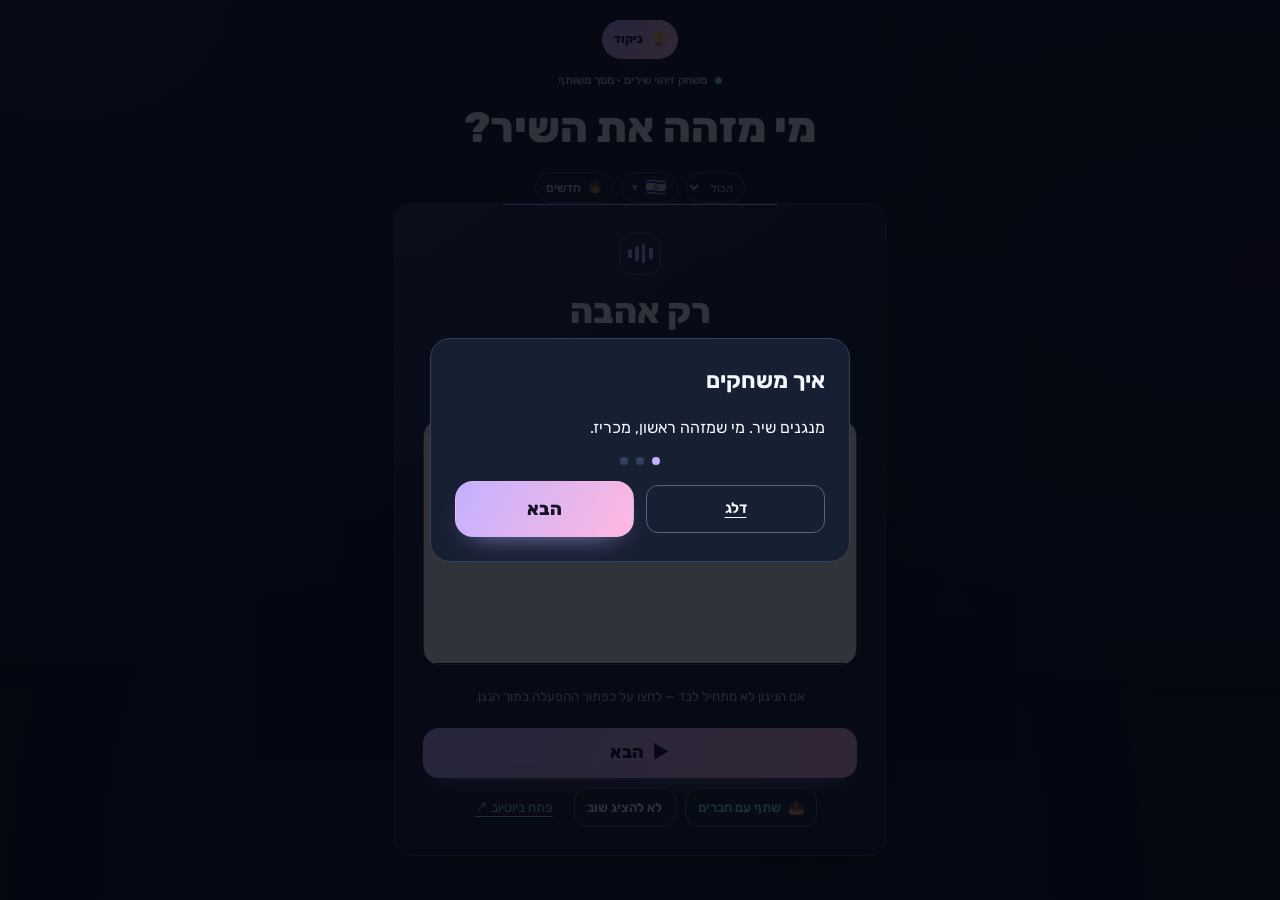
==== index.html @ 086a1905 "Auto-fit the game to the screen height on any phone Co-Authored-By: Claude Haiku 5.5 <noreply@anthro" ====
<!doctype html>
<html lang="he" dir="rtl">
<head>
  <meta charset="utf-8" />
  <meta name="viewport" content="width=device-width, initial-scale=1" />
  <title>זיהוי שירים אקראי</title>
  <meta name="description" content="כלי משחק קבוצתי: שיר רנדומלי, אומן ושנה, מנוגן ישירות מהעמוד." />
  <meta property="og:type" content="website" />
  <meta property="og:site_name" content="Muzika Party" />
  <meta property="og:title" content="מי מזהה את השיר? משחק מסיבה" />
  <meta property="og:description" content="נחשו את השיר לפני כולם. אתגרו אותי!" />
  <meta property="og:image" content="https://muzika.sofrimyamim.com/icons/icon-512.png" />
  <meta property="og:url" content="https://muzika.sofrimyamim.com/" />
  <meta name="twitter:card" content="summary" />
  <link rel="icon" href="favicon.png" type="image/png" />
  <link rel="apple-touch-icon" href="icons/icon-192.png" />
  <link rel="manifest" href="manifest.json" />
  <meta name="theme-color" content="#7c3aed" media="(prefers-color-scheme: light)" />
  <meta name="theme-color" content="#0a0a12" media="(prefers-color-scheme: dark)" />
  <meta name="apple-mobile-web-app-capable" content="yes" />
  <meta name="apple-mobile-web-app-title" content="מי מזהה את השיר?" />
  <link rel="preconnect" href="https://fonts.googleapis.com" />
  <link rel="preconnect" href="https://fonts.gstatic.com" crossorigin />
  <link href="https://fonts.googleapis.com/css2?family=Rubik:wght@400;500;600;700;800;900&family=Noto+Sans:wght@400;600;700&family=Noto+Sans+Arabic:wght@400;600;700&family=Noto+Sans+SC:wght@400;600;700&family=Noto+Sans+Devanagari:wght@400;600;700&family=Noto+Sans+JP:wght@400;600;700&family=Noto+Sans+KR:wght@400;600;700&display=swap" rel="stylesheet" />
  <link rel="stylesheet" href="style.css" />
</head>
<body>
  <noscript data-i18n="noscript">הדף הזה זקוק ל-JavaScript כדי לבחור ולנגן שירים. אנא הפעילו JavaScript בדפדפן.</noscript>

  <div class="bg-glow" aria-hidden="true"></div>

  <div class="challenge-banner" id="challengeBanner" role="status" hidden></div>


  <div class="modal-overlay" id="langOverlay" hidden>
    <div class="modal" role="dialog" aria-modal="true" aria-labelledby="langModalTitle" id="langModal">
      <div class="modal-header">
        <h2 id="langModalTitle" data-i18n="langModalTitle">בחירת שפה</h2>
        <button class="modal-close" id="langCloseBtn" type="button" data-i18n-aria="scoreModalClose" aria-label="סגירת פופאפ">×</button>
      </div>
      <div class="modal-body">
        <div class="lang-grid" id="langGrid"></div>
      </div>
    </div>
  </div>

  <div class="modal-overlay" id="scoreOverlay" hidden>
    <div class="modal" role="dialog" aria-modal="true" aria-labelledby="scoreModalTitle" id="scoreModal">
      <div class="modal-header">
        <h2 id="scoreModalTitle" data-i18n="scoreModalTitle">ניקוד קבוצות</h2>
        <button class="modal-close" id="scoreCloseBtn" type="button" data-i18n-aria="scoreModalClose" aria-label="סגירת פופאפ">×</button>
      </div>

      <div class="modal-body">
        <div class="score-setup" id="scoreSetup">
          <p class="modal-label" data-i18n="teamsQuestion">כמה קבוצות משחקות?</p>
          <div class="stepper">
            <button type="button" class="stepper-btn" id="teamCountMinus" data-i18n-aria="teamsMinusAria" aria-label="פחות קבוצות">−</button>
            <span class="stepper-value" id="teamCountValue">2</span>
            <button type="button" class="stepper-btn" id="teamCountPlus" data-i18n-aria="teamsPlusAria" aria-label="עוד קבוצות">+</button>
          </div>
          <button type="button" class="primary-btn" id="startScoringBtn" data-i18n="startScoring">התחלת ניקוד</button>
        </div>

        <div class="scoreboard" id="scoreboard" hidden>
          <div class="score-rows" id="scoreRows"></div>
          <div class="scoreboard-actions">
            <button type="button" class="link-btn" id="reconfigureBtn" data-i18n="reconfigure">שינוי מספר קבוצות</button>
            <button type="button" class="link-btn" id="shareScoreBtn" data-i18n="shareResult">שתף תוצאה</button>
            <button type="button" class="danger-btn" id="resetScoresBtn" data-i18n="resetScores">איפוס ניקוד</button>
          </div>
        </div>
      </div>
    </div>
  </div>

  <div class="howto" id="howto" hidden>
    <div class="howto-card" role="dialog" aria-modal="true" aria-labelledby="howtoTitle">
      <h2 id="howtoTitle" data-i18n="howtoTitle">איך משחקים</h2>
      <div class="howto-slides">
        <section class="howto-slide" data-slide="0"><p data-i18n="howto1">מנגנים שיר. מי שמזהה ראשון, מכריז.</p></section>
        <section class="howto-slide" data-slide="1" hidden><p data-i18n="howto2">לוחצים על "חשיפה" כדי לראות את השיר, האמן והשנה.</p></section>
        <section class="howto-slide" data-slide="2" hidden><p data-i18n="howto3">מזינים ניקוד לקבוצות בכפתור "ניקוד", ולוחצים "הבא".</p></section>
      </div>
      <div class="howto-dots" aria-hidden="true"><span class="on"></span><span></span><span></span></div>
      <div class="howto-actions">
        <button type="button" class="link-btn" id="howtoSkip" data-i18n="howtoSkip">דלג</button>
        <button type="button" class="primary-btn" id="howtoNext" data-i18n="howtoNext">הבא</button>
      </div>
    </div>
  </div>
  <div class="app-shell" id="appShell">
  <header class="masthead">
    <div class="masthead-actions">
      <button class="score-fab" id="scoreOpenBtn" type="button" aria-haspopup="dialog" aria-controls="scoreModal">
        <span aria-hidden="true">🏆</span> <span data-i18n="scoreBtn">ניקוד</span>
      </button>
    </div>
    <span class="kicker"><span class="kicker-dot" aria-hidden="true"></span><span data-i18n="kicker">משחק זיהוי שירים · מסך משותף</span></span>
    <h1 data-i18n="title">מי מזהה את השיר?</h1>
    <div class="masthead-settings">
      <label class="decade-filter"><span class="sr-only" data-i18n="decadeLabel">עשור</span><select id="decadeSelect" aria-label="עשור"><option value="all" data-i18n="decadeAll">הכול</option><option value="1980">80s</option><option value="1990">90s</option><option value="2000">00s</option><option value="2010">10s</option><option value="2020">20s</option></select></label>
      <button class="lang-btn" id="langOpenBtn" type="button" aria-haspopup="dialog" aria-controls="langModal" aria-label="עברית">
        <span id="langFlag" class="lang-flag-main" aria-hidden="true">🇮🇱</span>
        <span id="langName" class="sr-only">עברית</span>
        <span class="lang-caret" aria-hidden="true">▾</span>
      </button>
      <button class="new-btn" id="newBtn" type="button" aria-pressed="false" data-i18n-aria="newBtnAria" aria-label="מצב ילדים">
        <span aria-hidden="true">👧</span><span class="new-btn-label" data-i18n="newBtnLabel">ילדים</span>
      </button>
    </div>
  </header>

  <main class="sleeve">
    <div class="now-row">
      <div class="visualizer" aria-hidden="true">
        <span class="bar"></span>
        <span class="bar"></span>
        <span class="bar"></span>
        <span class="bar"></span>
      </div>
      <div class="track-info" aria-live="polite">
        <div class="reveal-state" id="revealState">
          <div class="title" id="songTitle" dir="auto">—</div>
          <div class="artist" id="songArtist" dir="auto">—</div>
          <div class="year" id="songYear">—</div>
        </div>
      </div>
    </div>

    <div class="video-frame" id="videoFrame"></div>
    <p class="hint" data-i18n="hint">אם הניגון לא מתחיל לבד — לחצו על כפתור ההפעלה בתוך הנגן.</p>

    <div class="controls">
      <button class="shuffle-btn" id="primaryBtn" type="button">
        <span class="primary-icon" id="primaryIcon" aria-hidden="true">🎭</span> <span id="primaryLabel" data-i18n="nextBtn">הבא</span>
      </button>
      <div class="secondary-actions">
        <button class="share-btn" id="shareBtn" type="button">
          <span aria-hidden="true">📤</span> <span data-i18n="shareBtn">שתף עם חברים</span>
        </button>
        <button class="yt-link" id="hideSongBtn" type="button" hidden data-i18n="hideSong">לא להציג שוב</button>
        <a class="yt-link" id="ytLink" href="#" target="_blank" rel="noopener" hidden data-i18n="ytLink">פתח ביוטיוב ↗</a>
      </div>
    </div>
  </main>
  </div>

  <script src="i18n.js"></script>
  <script src="analytics.js"></script>
  <script src="challenge.js"></script>
  <script src="musicProvider.js"></script>
  <script src="shuffleEngine.js"></script>
  <script src="app.js"></script>
  <script src="score.js"></script>
  <script src="share.js"></script>
  <script src="lang.js"></script>
  <script>
    if ("serviceWorker" in navigator) {
      window.addEventListener("load", () => {
        navigator.serviceWorker.register("service-worker.js").catch(() => {});
      });
    }
  </script>
</body>
</html>
---- style.css ----
:root {
  color-scheme: dark;

  --bg: #090d19;
  --surface: #171f33;
  --glass: rgba(23, 31, 51, 0.9);
  --surface-raised: #202b43;
  --surface-hover: #2b3853;
  --text: #f5f7ff;
  --text-muted: #bdc8df;
  --border: #536381;
  --border-soft: #34415c;
  --accent-a: #c3b1ff;
  --accent-b: #ffb8df;
  --accent-c: #8ce4f0;
  --on-accent: #171225;
  --danger: #ffb5c8;
  --danger-bg: #3b2436;
  --success: #a7efce;
  --success-bg: #19382f;
  --focus: #b5f3ff;
  --video-bg: #050810;
  --overlay: rgba(4, 7, 16, 0.82);
  --shadow: rgba(0, 0, 0, 0.42);
  --glow-a: rgba(137, 100, 255, 0.10);
  --glow-b: rgba(240, 114, 184, 0.05);
  --glow-c: rgba(74, 209, 225, 0.04);
  --accent-wash: rgba(195, 177, 255, 0.12);
  --clear: transparent;

  --gradient: linear-gradient(
    120deg,
    var(--accent-a),
    var(--accent-b)
  );
  --radius: 20px;
  --radius-small: 12px;
  --ease: cubic-bezier(0.22, 1, 0.36, 1);
  --fast: 160ms;
  --enter: 280ms;
}

*,
*::before,
*::after {
  box-sizing: border-box;
}

html {
  min-block-size: 100%;
  background: var(--bg);
  scroll-padding-block: 24px;
}

body {
  margin: 0;
  min-block-size: 100vh;
  min-block-size: 100svh;
  padding: 20px 16px 40px;
  padding-block-start: max(20px, env(safe-area-inset-top));
  padding-block-end: max(40px, env(safe-area-inset-bottom));
  padding-inline-start: max(16px, env(safe-area-inset-left));
  padding-inline-end: max(16px, env(safe-area-inset-right));
  display: grid;
  grid-template-columns: repeat(2, minmax(0, 1fr));
  align-content: start;
  gap: 20px 12px;
  isolation: isolate;
  direction: inherit;
  background: var(--bg);
  color: var(--text);
  font-family:
    "Rubik", "Noto Sans", "Noto Sans Arabic",
    "Noto Sans SC", "Noto Sans Devanagari",
    "Noto Sans JP", "Noto Sans KR",
    "Segoe UI", "Arial Hebrew", Arial, sans-serif;
  font-size: 16px;
  line-height: 1.6;
}

body > :is(
  noscript,
  .challenge-banner,
  .masthead,
  .sleeve,
  footer.meta
) {
  grid-column: 1 / -1;
  inline-size: min(100%, 520px);
  min-inline-size: 0;
  justify-self: center;
}

[hidden] {
  display: none !important;
}

button,
input {
  font: inherit;
}

button,
a,
input {
  -webkit-tap-highlight-color: var(--accent-wash);
}

button,
a {
  touch-action: manipulation;
}

button,
a,
input,
h1,
h2,
p {
  overflow-wrap: anywhere;
}

button {
  min-inline-size: 44px;
  min-block-size: 44px;
  padding: 10px 16px;
  border: 1px solid var(--border);
  border-radius: var(--radius-small);
  background: var(--surface);
  color: var(--text);
  font-weight: 600;
  line-height: 1.45;
  cursor: pointer;
  transition:
    transform var(--fast) var(--ease),
    background-color var(--fast) ease,
    border-color var(--fast) ease,
    box-shadow var(--fast) ease;
}

a {
  color: var(--accent-c);
  text-underline-offset: 4px;
}

:where(button, a, input, [tabindex]):focus-visible {
  outline: 3px solid var(--focus);
  outline-offset: 4px;
}

button:disabled {
  cursor: not-allowed;
  opacity: 0.65;
}

button:not(:disabled):active,
a:active {
  transform: translateY(1px) scale(0.98);
}

.bg-glow {
  position: fixed;
  inset: 0;
  z-index: -1;
  pointer-events: none;
  background:
    radial-gradient(
      ellipse at 5% 0%,
      var(--glow-a),
      var(--clear) 55%
    ),
    radial-gradient(
      ellipse at 100% 30%,
      var(--glow-b),
      var(--clear) 50%
    ),
    radial-gradient(
      ellipse at 45% 100%,
      var(--glow-c),
      var(--clear) 60%
    );
}

.sr-only {
  position: absolute;
  inline-size: 1px;
  block-size: 1px;
  padding: 0;
  margin: -1px;
  overflow: hidden;
  clip-path: inset(50%);
  white-space: nowrap;
  border: 0;
}

/* Toolbar stays in document flow, including at large text sizes. */
.score-fab,
.wa-fab {
  grid-row: 1;
  inline-size: fit-content;
  max-inline-size: 100%;
  min-block-size: 44px;
  display: inline-flex;
  align-items: center;
  justify-content: center;
  gap: 8px;
  padding: 10px 14px;
  border: 1px solid var(--border);
  border-radius: 999px;
  background: var(--glass);
  color: var(--text);
  text-align: center;
  text-decoration: none;
  font-size: 0.875rem;
  font-weight: 600;
  transition:
    transform var(--fast) var(--ease),
    background-color var(--fast) ease,
    border-color var(--fast) ease;
}

.score-fab {
  border: 0;
  background: var(--gradient);
  color: var(--on-accent);
  font-weight: 800;
  box-shadow: 0 8px 24px var(--glow-a);
}

.wa-fab {
  grid-column: 2;
  justify-self: end;
  color: var(--success);
  background: var(--success-bg);
}

.masthead {
  display: flex;
  flex-direction: column;
  align-items: center;
  gap: 14px;
  text-align: center;
  animation: enter var(--enter) var(--ease);
}

.masthead-actions {
  display: flex;
  flex-wrap: wrap;
  justify-content: center;
  gap: 10px;
}

.masthead-settings {
  display: flex;
  justify-content: center;
  flex-wrap: wrap;
  gap: 8px;
  margin-block-start: 6px;
  opacity: 0.8;
}

.masthead-settings .lang-btn,
.masthead-settings .new-btn {
  min-block-size: 36px;
  font-size: 0.8125rem;
  padding: 6px 12px;
}

.lang-btn,
.new-btn {
  display: inline-flex;
  justify-content: center;
  align-items: center;
  gap: 8px;
  border-radius: 999px;
}

.lang-flag-main,
.lang-flag {
  flex-shrink: 0;
  font-size: 1.25rem;
  line-height: 1;
}

.lang-caret {
  color: var(--text-muted);
  font-size: 0.75rem;
}

.new-btn-label {
  font-size: 0.875rem;
}

.new-btn.active,
.new-btn[aria-pressed="true"],
.lang-option.active {
  border-color: var(--accent-a);
  background: var(--surface-raised);
  box-shadow: inset 0 0 0 1px var(--accent-a);
}

.kicker {
  display: inline-flex;
  align-items: center;
  justify-content: center;
  gap: 8px;
  max-inline-size: 100%;
  color: var(--text-muted);
  font-size: 0.8125rem;
  font-weight: 500;
}

.kicker-dot {
  inline-size: 8px;
  block-size: 8px;
  flex-shrink: 0;
  border-radius: 50%;
  background: var(--accent-c);
  box-shadow: 0 0 18px var(--glow-c);
}

.masthead h1 {
  margin: 0;
  color: var(--text);
  font-size: clamp(2rem, 8vw, 3rem);
  font-weight: 800;
  line-height: 1.25;
  text-wrap: balance;
}

.sleeve {
  position: relative;
  display: flex;
  flex-direction: column;
  align-items: center;
  gap: 20px;
  padding: 24px 18px;
  border: 1px solid var(--border-soft);
  border-radius: var(--radius);
  background:
    linear-gradient(
      145deg,
      var(--accent-wash),
      var(--clear) 45%
    ),
    var(--glass);
  box-shadow: 0 24px 70px -24px var(--shadow);
  animation: enter var(--enter) var(--ease);
}

.sleeve::before {
  content: "";
  position: absolute;
  inset-block-start: -1px;
  inset-inline: 22%;
  block-size: 2px;
  border-radius: 999px;
  background: var(--gradient);
  pointer-events: none;
}

.now-row {
  display: flex;
  flex-direction: column;
  align-items: center;
  gap: 16px;
  inline-size: 100%;
  min-inline-size: 0;
}

.visualizer {
  inline-size: 48px;
  block-size: 48px;
  flex-shrink: 0;
  display: flex;
  align-items: center;
  justify-content: center;
  gap: 4px;
  border: 1px solid var(--border);
  border-radius: 15px;
  background: var(--surface-raised);
}

.visualizer .bar {
  inline-size: 4px;
  block-size: 22px;
  border-radius: 999px;
  background: var(--accent-a);
  transform: scaleY(0.6);
  animation: equalizer 700ms var(--ease) 2;
}

.visualizer .bar:nth-child(2) {
  transform: scaleY(1);
  animation-delay: 80ms;
}

.visualizer .bar:nth-child(3) {
  transform: scaleY(0.8);
  animation-delay: 160ms;
}

.visualizer .bar:nth-child(4) {
  transform: scaleY(0.45);
  animation-delay: 240ms;
}

.track-info,
.reveal-state {
  display: flex;
  flex-direction: column;
  align-items: center;
  gap: 8px;
  inline-size: 100%;
  min-inline-size: 0;
  text-align: center;
}

.track-info.pop {
  animation: enter var(--enter) var(--ease);
}

.track-info .title {
  max-inline-size: 100%;
  color: var(--text);
  font-size: clamp(1.75rem, 7.5vw, 2.5rem);
  font-weight: 800;
  line-height: 1.3;
  text-wrap: balance;
  overflow-wrap: anywhere;
}

.track-info .artist {
  max-inline-size: 100%;
  color: var(--text-muted);
  font-size: 1.125rem;
  line-height: 1.5;
  overflow-wrap: anywhere;
}

.track-info .year {
  padding: 3px 12px;
  border: 1px solid var(--border-soft);
  border-radius: 999px;
  background: var(--surface);
  color: var(--accent-c);
  font-size: 0.875rem;
  font-weight: 600;
  font-variant-numeric: tabular-nums;
}

.video-frame {
  inline-size: 100%;
  aspect-ratio: 16 / 9;
  overflow: hidden;
  border: 1px solid var(--border);
  border-radius: 18px;
  background: var(--video-bg);
}

.video-frame iframe {
  display: block;
  inline-size: 100%;
  block-size: 100%;
  border: 0;
}

.hint,
.listening-hint,
.modal-label {
  margin: 0;
  color: var(--text-muted);
  text-align: center;
  font-size: 0.9375rem;
  line-height: 1.65;
}

.controls {
  display: flex;
  flex-direction: column;
  gap: 12px;
  inline-size: 100%;
}

.shuffle-btn,
.primary-btn {
  display: inline-flex;
  align-items: center;
  justify-content: center;
  gap: 10px;
  inline-size: 100%;
  min-block-size: 56px;
  border-color: var(--clear);
  border-radius: 18px;
  background: var(--gradient);
  color: var(--on-accent);
  font-size: 1.125rem;
  font-weight: 800;
  box-shadow: 0 12px 28px -18px var(--accent-a);
}

.shuffle-btn {
  font-size: 1.25rem;
}

.secondary-actions {
  display: flex;
  align-items: center;
  justify-content: center;
  flex-wrap: wrap;
  gap: 10px;
}

.share-btn,
.skip-btn,
.yt-link {
  display: inline-flex;
  align-items: center;
  justify-content: center;
  gap: 8px;
  min-inline-size: 44px;
  min-block-size: 44px;
  padding: 10px 14px;
  border-radius: 14px;
  font-size: 0.9375rem;
  text-align: center;
}

.share-btn {
  color: var(--accent-c);
}

.yt-link {
  transition:
    background-color var(--fast) ease,
    transform var(--fast) var(--ease);
}

.challenge-banner {
  padding: 14px 18px;
  border: 1px solid var(--accent-a);
  border-radius: 18px;
  background:
    linear-gradient(
      115deg,
      var(--accent-wash),
      var(--clear)
    ),
    var(--glass);
  color: var(--text);
  text-align: start;
  font-size: 1rem;
  font-weight: 600;
  overflow-wrap: anywhere;
  animation: enter var(--enter) var(--ease);
}

body.modal-open {
  overflow: hidden;
}

.modal-overlay {
  position: fixed;
  inset: 0;
  z-index: 50;
  display: flex;
  align-items: center;
  justify-content: center;
  padding: 16px;
  padding-block-start: max(16px, env(safe-area-inset-top));
  padding-block-end: max(16px, env(safe-area-inset-bottom));
  background: var(--overlay);
  animation: fade-in 180ms ease;
}

.modal {
  inline-size: min(100%, 460px);
  min-inline-size: 0;
  max-block-size: 100%;
  overflow-y: auto;
  overscroll-behavior: contain;
  padding: 20px;
  border: 1px solid var(--border);
  border-radius: var(--radius);
  background:
    linear-gradient(
      145deg,
      var(--accent-wash),
      var(--clear) 45%
    ),
    var(--surface);
  color: var(--text);
  box-shadow: 0 28px 80px -20px var(--shadow);
  scrollbar-color: var(--border) var(--surface);
  animation: enter var(--enter) var(--ease);
}

.modal-header {
  display: flex;
  align-items: center;
  justify-content: space-between;
  gap: 12px;
  margin-block-end: 20px;
}

.modal-header h2 {
  min-inline-size: 0;
  margin: 0;
  font-size: 1.5rem;
  font-weight: 800;
  line-height: 1.4;
}

.modal-close,
.stepper-btn,
.score-btn {
  display: inline-flex;
  align-items: center;
  justify-content: center;
  flex-shrink: 0;
  inline-size: 44px;
  block-size: 44px;
  padding: 0;
  border-radius: 14px;
  font-size: 1.375rem;
}

.modal-close {
  border-radius: 50%;
}

.modal-body,
.score-setup,
.scoreboard,
.score-rows {
  display: flex;
  flex-direction: column;
  min-inline-size: 0;
  gap: 16px;
}

.score-setup {
  align-items: center;
  gap: 24px;
}

.stepper,
.score-controls {
  display: flex;
  align-items: center;
  justify-content: center;
  gap: 12px;
}

.stepper-value,
.score-value {
  min-inline-size: 3ch;
  text-align: center;
  font-variant-numeric: tabular-nums;
  font-weight: 800;
  overflow-wrap: anywhere;
}

.stepper-value {
  font-size: 2.5rem;
}

.score-value {
  font-size: 1.5rem;
}

.score-row {
  display: grid;
  grid-template-columns: minmax(0, 1fr);
  gap: 12px;
  padding: 14px;
  border: 1px solid var(--border-soft);
  border-radius: 18px;
  background: var(--surface-raised);
  animation: enter 220ms var(--ease);
}

.team-name-input {
  inline-size: 100%;
  min-inline-size: 0;
  min-block-size: 44px;
  padding: 10px 12px;
  border: 1px solid var(--border);
  border-radius: 12px;
  background: var(--surface);
  color: var(--text);
  caret-color: var(--accent-c);
  text-align: start;
  font-size: 1rem;
  font-weight: 600;
  transition:
    border-color var(--fast) ease,
    background-color var(--fast) ease;
}

.team-name-input:focus {
  border-color: var(--focus);
}

.score-btn.plus {
  color: var(--accent-c);
}

.score-btn.minus {
  color: var(--danger);
}

.scoreboard-actions {
  display: grid;
  grid-template-columns: minmax(0, 1fr);
  gap: 10px;
}

.link-btn,
.danger-btn {
  inline-size: 100%;
  min-block-size: 48px;
  font-size: 0.9375rem;
}

.link-btn {
  text-decoration: underline;
  text-underline-offset: 4px;
}

#shareScoreBtn {
  border-color: var(--accent-a);
  background: var(--accent-wash);
  color: var(--text);
  font-weight: 700;
}

.danger-btn {
  background: var(--danger-bg);
  color: var(--danger);
}

.lang-grid {
  display: grid;
  grid-template-columns:
    repeat(auto-fit, minmax(min(100%, 130px), 1fr));
  gap: 10px;
}

.lang-option {
  display: flex;
  align-items: center;
  gap: 10px;
  min-inline-size: 0;
  min-block-size: 52px;
  padding: 12px;
  text-align: start;
}

.lang-label {
  min-inline-size: 0;
  overflow-wrap: anywhere;
}

noscript,
footer.meta {
  padding: 12px 16px;
  border: 1px solid var(--border-soft);
  border-radius: 16px;
  background: var(--surface);
  color: var(--text-muted);
  text-align: center;
  font-size: 0.875rem;
}

/* Logical properties inherit RTL/LTR from the existing HTML. */
:root[dir="rtl"] .kicker {
  letter-spacing: normal;
}

@supports (backdrop-filter: blur(16px)) {
  .sleeve,
  .challenge-banner,
  .score-fab,
  .wa-fab {
    -webkit-backdrop-filter: blur(16px);
    backdrop-filter: blur(16px);
  }

  .modal-overlay {
    -webkit-backdrop-filter: blur(8px);
    backdrop-filter: blur(8px);
  }
}

@media (hover: hover) and (pointer: fine) {
  button:not(:disabled):hover {
    border-color: var(--accent-a);
    background-color: var(--surface-hover);
    transform: translateY(-2px);
  }

  .shuffle-btn:not(:disabled):hover,
  .primary-btn:not(:disabled):hover {
    box-shadow: 0 10px 30px -12px var(--glow-a);
  }

  .score-fab:hover,
  .wa-fab:hover,
  .yt-link:hover {
    border-color: var(--accent-c);
    background-color: var(--surface-hover);
    transform: translateY(-2px);
  }

  .team-name-input:hover {
    border-color: var(--accent-a);
  }
}

@media (min-width: 600px) {
  body {
    padding-inline: max(24px, calc((100% - 720px) / 2));
    gap: 24px 16px;
  }

  .sleeve {
    padding: 32px;
    gap: 24px;
  }

  .modal {
    padding: 24px;
  }
}

@media (max-width: 360px) {
  body {
    padding-inline: 12px;
    gap: 16px 8px;
  }

  .sleeve,
  .modal {
    padding: 16px;
    border-radius: 22px;
  }

  .score-fab,
  .wa-fab {
    padding-inline: 10px;
  }
}

@keyframes enter {
  from {
    opacity: 0;
    transform: translateY(8px);
  }
  to {
    opacity: 1;
    transform: translateY(0);
  }
}

@keyframes fade-in {
  from { opacity: 0; }
  to { opacity: 1; }
}

@keyframes equalizer {
  0%, 100% { scale: 1 1; }
  50% { scale: 1 0.45; }
}

@media (prefers-reduced-motion: reduce) {
  *,
  *::before,
  *::after {
    animation: none !important;
    transition: none !important;
    scroll-behavior: auto !important;
  }

  button,
  a {
    transform: none !important;
  }
}

@media (forced-colors: active) {
  .bg-glow,
  .sleeve::before {
    display: none;
  }

  .new-btn.active,
  .lang-option.active {
    border-width: 3px;
  }
}

.primary-icon {
  display: inline-block;
}

/* How-to overlay (first visit only) */
.howto {
  position: fixed;
  inset: 0;
  z-index: 60;
  display: grid;
  place-items: center;
  padding: 16px;
  background: var(--overlay);
}

.howto[hidden] {
  display: none;
}

.howto-card {
  width: min(92vw, 420px);
  padding: 24px;
  border-radius: var(--radius);
  background: var(--surface);
  color: var(--text);
  border: 1px solid var(--border-soft);
}

.howto-card h2 {
  margin: 0 0 12px;
  font-size: 1.4rem;
}

.howto-steps {
  margin: 0 0 20px;
  padding-inline-start: 20px;
  line-height: 1.6;
  color: var(--text-muted);
}

/* Tablets: keep the game column readable instead of stretching edge to edge */
@media (min-width: 700px) {
  .sleeve {
    max-width: 560px;
    margin-inline: auto;
  }
}

.howto-dots {
  display: flex;
  justify-content: center;
  gap: 8px;
  margin: 0 0 16px;
}

.howto-dots span {
  width: 8px;
  height: 8px;
  border-radius: 50%;
  background: var(--border-soft);
}

.howto-dots span.on {
  background: var(--accent-a);
}

.howto-actions {
  display: flex;
  justify-content: space-between;
  align-items: center;
  gap: 12px;
}

.decade-filter select {
  min-block-size: 36px;
  padding: 4px 10px;
  border-radius: 999px;
  border: 1px solid var(--border);
  background: var(--glass);
  color: var(--text);
  font-size: 0.8125rem;
}

/* Short phones (and many Xiaomi screens): tighten spacing so the game fits without scrolling. */
@media (max-height: 820px) {
  .sleeve {
    gap: 12px;
    padding: 16px 14px;
  }

  .masthead h1 {
    font-size: 1.8rem;
  }

  .kicker {
    display: none;
  }

  .sleeve .video-frame,
  .sleeve iframe {
    max-block-size: 38vh;
  }
}

/* Auto-fit: the game area scales down (never up) so it fits the screen height without scrolling. */
.app-shell {
  grid-column: 1 / -1;
  min-inline-size: 0;
  transform-origin: top center;
}

@media (min-width: 700px) {
  .app-shell {
    inline-size: 100%;
  }
}
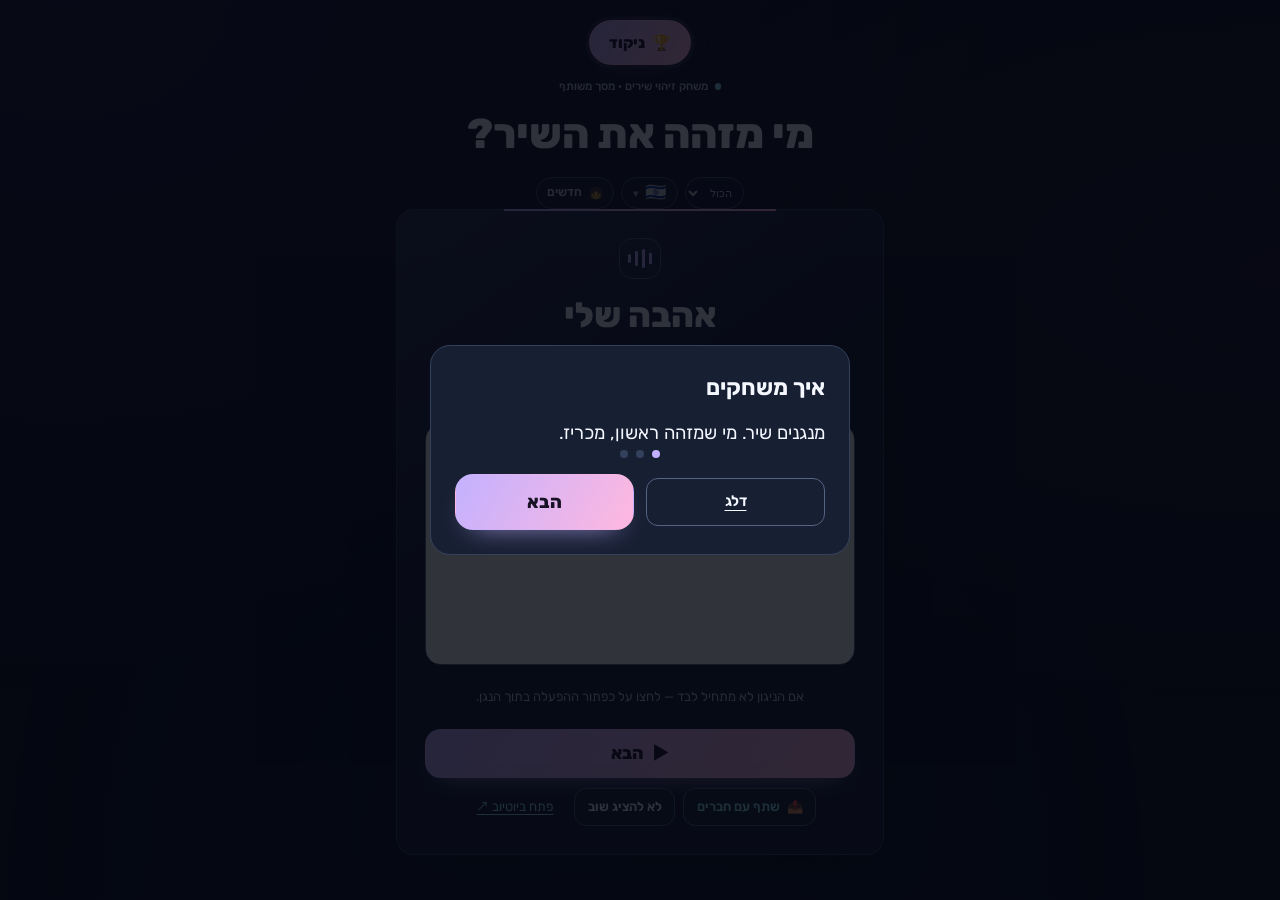
==== commit c51e852a: "Clearer onboarding, open team setup after it, prominent score button Co-Authored-By: Claude Haiku 5." ====
--- a/index.html
+++ b/index.html
@@ -78,9 +78,9 @@
     <div class="howto-card" role="dialog" aria-modal="true" aria-labelledby="howtoTitle">
       <h2 id="howtoTitle" data-i18n="howtoTitle">איך משחקים</h2>
       <div class="howto-slides">
-        <section class="howto-slide" data-slide="0"><p data-i18n="howto1">מנגנים שיר. מי שמזהה ראשון, מכריז.</p></section>
-        <section class="howto-slide" data-slide="1" hidden><p data-i18n="howto2">לוחצים על "חשיפה" כדי לראות את השיר, האמן והשנה.</p></section>
-        <section class="howto-slide" data-slide="2" hidden><p data-i18n="howto3">מזינים ניקוד לקבוצות בכפתור "ניקוד", ולוחצים "הבא".</p></section>
+        <section class="howto-slide" data-slide="0"><p data-i18n="howto1"><strong>1. מנגנים שיר.</strong> מי שמזהה ראשון, מכריז.</p></section>
+        <section class="howto-slide" data-slide="1" hidden><p data-i18n="howto2"><strong>2. חושפים.</strong> לוחצים על "חשיפה" כדי לראות את השיר, האמן והשנה.</p></section>
+        <section class="howto-slide" data-slide="2" hidden><p data-i18n="howto3"><strong>3. מנקדים.</strong> בכפתור "ניקוד" למעלה, ואז "הבא" לשיר הבא.</p></section>
       </div>
       <div class="howto-dots" aria-hidden="true"><span class="on"></span><span></span><span></span></div>
       <div class="howto-actions">
--- a/style.css
+++ b/style.css
@@ -1921,3 +1921,27 @@
     inline-size: 100%;
   }
 }
+
+/* Onboarding: larger, clearer steps */
+.howto-slide p {
+  font-size: 1.15rem;
+  line-height: 1.7;
+  margin: 0;
+  color: var(--text);
+}
+
+.howto-slide strong {
+  color: var(--accent-b);
+}
+
+/* Score button: make it the most visible control at the top */
+.score-fab {
+  min-block-size: 52px;
+  padding: 12px 22px;
+  font-size: 1.1rem;
+  font-weight: 800;
+  border: 2px solid var(--accent-b);
+  background: var(--gradient);
+  color: var(--on-accent);
+  box-shadow: 0 0 0 4px var(--accent-wash), 0 10px 30px var(--glow-a);
+}
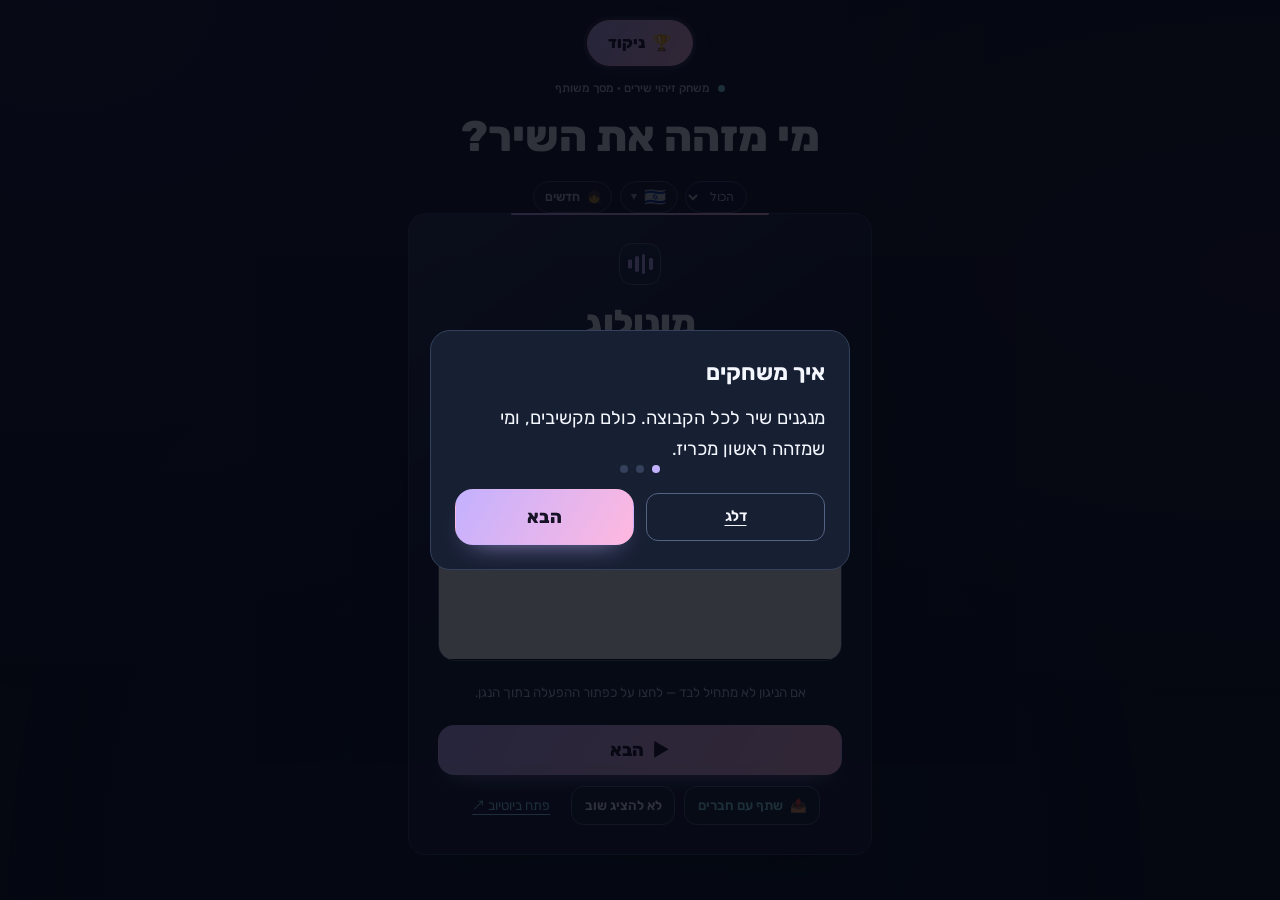
==== commit 8f3076a8: "Clearer group copy in the how-to: play together, one song for the whole group Co-Authored-By: Claude" ====
--- a/index.html
+++ b/index.html
@@ -78,9 +78,9 @@
     <div class="howto-card" role="dialog" aria-modal="true" aria-labelledby="howtoTitle">
       <h2 id="howtoTitle" data-i18n="howtoTitle">איך משחקים</h2>
       <div class="howto-slides">
-        <section class="howto-slide" data-slide="0"><p data-i18n="howto1"><strong>1. מנגנים שיר.</strong> מי שמזהה ראשון, מכריז.</p></section>
+        <section class="howto-slide" data-slide="0"><p data-i18n="howto1"><strong>1. מנגנים שיר לכל הקבוצה.</strong> כולם מקשיבים, ומי שמזהה ראשון מכריז.</p></section>
         <section class="howto-slide" data-slide="1" hidden><p data-i18n="howto2"><strong>2. חושפים.</strong> לוחצים על "חשיפה" כדי לראות את השיר, האמן והשנה.</p></section>
-        <section class="howto-slide" data-slide="2" hidden><p data-i18n="howto3"><strong>3. מנקדים.</strong> בכפתור "ניקוד" למעלה, ואז "הבא" לשיר הבא.</p></section>
+        <section class="howto-slide" data-slide="2" hidden><p data-i18n="howto3"><strong>3. מנקדים לקבוצות.</strong> בכפתור "ניקוד" למעלה, ואז "הבא" לשיר הבא.</p></section>
       </div>
       <div class="howto-dots" aria-hidden="true"><span class="on"></span><span></span><span></span></div>
       <div class="howto-actions">
--- a/style.css
+++ b/style.css
@@ -1,1947 +1,1071 @@
-:root {-
-  color-scheme: dark;-
--
-  --bg: #090d19;-
-  --surface: #171f33;-
-  --glass: rgba(23, 31, 51, 0.9);-
-  --surface-raised: #202b43;-
-  --surface-hover: #2b3853;-
-  --text: #f5f7ff;-
-  --text-muted: #bdc8df;-
-  --border: #536381;-
-  --border-soft: #34415c;-
-  --accent-a: #c3b1ff;-
-  --accent-b: #ffb8df;-
-  --accent-c: #8ce4f0;-
-  --on-accent: #171225;-
-  --danger: #ffb5c8;-
-  --danger-bg: #3b2436;-
-  --success: #a7efce;-
-  --success-bg: #19382f;-
-  --focus: #b5f3ff;-
-  --video-bg: #050810;-
-  --overlay: rgba(4, 7, 16, 0.82);-
-  --shadow: rgba(0, 0, 0, 0.42);-
-  --glow-a: rgba(137, 100, 255, 0.10);-
-  --glow-b: rgba(240, 114, 184, 0.05);-
-  --glow-c: rgba(74, 209, 225, 0.04);-
-  --accent-wash: rgba(195, 177, 255, 0.12);-
-  --clear: transparent;-
--
-  --gradient: linear-gradient(-
-    120deg,-
-    var(--accent-a),-
-    var(--accent-b)-
-  );-
-  --radius: 20px;-
-  --radius-small: 12px;-
-  --ease: cubic-bezier(0.22, 1, 0.36, 1);-
-  --fast: 160ms;-
-  --enter: 280ms;-
-}-
--
-*,-
-*::before,-
-*::after {-
-  box-sizing: border-box;-
-}-
--
-html {-
-  min-block-size: 100%;-
-  background: var(--bg);-
-  scroll-padding-block: 24px;-
-}-
--
-body {-
-  margin: 0;-
-  min-block-size: 100vh;-
-  min-block-size: 100svh;-
-  padding: 20px 16px 40px;-
-  padding-block-start: max(20px, env(safe-area-inset-top));-
-  padding-block-end: max(40px, env(safe-area-inset-bottom));-
-  padding-inline-start: max(16px, env(safe-area-inset-left));-
-  padding-inline-end: max(16px, env(safe-area-inset-right));-
-  display: grid;-
-  grid-template-columns: repeat(2, minmax(0, 1fr));-
-  align-content: start;-
-  gap: 20px 12px;-
-  isolation: isolate;-
-  direction: inherit;-
-  background: var(--bg);-
-  color: var(--text);-
-  font-family:-
-    "Rubik", "Noto Sans", "Noto Sans Arabic",-
-    "Noto Sans SC", "Noto Sans Devanagari",-
-    "Noto Sans JP", "Noto Sans KR",-
-    "Segoe UI", "Arial Hebrew", Arial, sans-serif;-
-  font-size: 16px;-
-  line-height: 1.6;-
-}-
--
-body > :is(-
-  noscript,-
-  .challenge-banner,-
-  .masthead,-
-  .sleeve,-
-  footer.meta-
-) {-
-  grid-column: 1 / -1;-
-  inline-size: min(100%, 520px);-
-  min-inline-size: 0;-
-  justify-self: center;-
-}-
--
-[hidden] {-
-  display: none !important;-
-}-
--
-button,-
-input {-
-  font: inherit;-
-}-
--
-button,-
-a,-
-input {-
-  -webkit-tap-highlight-color: var(--accent-wash);-
-}-
--
-button,-
-a {-
-  touch-action: manipulation;-
-}-
--
-button,-
-a,-
-input,-
-h1,-
-h2,-
-p {-
-  overflow-wrap: anywhere;-
-}-
--
-button {-
-  min-inline-size: 44px;-
-  min-block-size: 44px;-
-  padding: 10px 16px;-
-  border: 1px solid var(--border);-
-  border-radius: var(--radius-small);-
-  background: var(--surface);-
-  color: var(--text);-
-  font-weight: 600;-
-  line-height: 1.45;-
-  cursor: pointer;-
-  transition:-
-    transform var(--fast) var(--ease),-
-    background-color var(--fast) ease,-
-    border-color var(--fast) ease,-
-    box-shadow var(--fast) ease;-
-}-
--
-a {-
-  color: var(--accent-c);-
-  text-underline-offset: 4px;-
-}-
--
-:where(button, a, input, [tabindex]):focus-visible {-
-  outline: 3px solid var(--focus);-
-  outline-offset: 4px;-
-}-
--
-button:disabled {-
-  cursor: not-allowed;-
-  opacity: 0.65;-
-}-
--
-button:not(:disabled):active,-
-a:active {-
-  transform: translateY(1px) scale(0.98);-
-}-
--
-.bg-glow {-
-  position: fixed;-
-  inset: 0;-
-  z-index: -1;-
-  pointer-events: none;-
-  background:-
-    radial-gradient(-
-      ellipse at 5% 0%,-
-      var(--glow-a),-
-      var(--clear) 55%-
-    ),-
-    radial-gradient(-
-      ellipse at 100% 30%,-
-      var(--glow-b),-
-      var(--clear) 50%-
-    ),-
-    radial-gradient(-
-      ellipse at 45% 100%,-
-      var(--glow-c),-
-      var(--clear) 60%-
-    );-
-}-
--
-.sr-only {-
-  position: absolute;-
-  inline-size: 1px;-
-  block-size: 1px;-
-  padding: 0;-
-  margin: -1px;-
-  overflow: hidden;-
-  clip-path: inset(50%);-
-  white-space: nowrap;-
-  border: 0;-
-}-
--
-/* Toolbar stays in document flow, including at large text sizes. */-
-.score-fab,-
-.wa-fab {-
-  grid-row: 1;-
-  inline-size: fit-content;-
-  max-inline-size: 100%;-
-  min-block-size: 44px;-
-  display: inline-flex;-
-  align-items: center;-
-  justify-content: center;-
-  gap: 8px;-
-  padding: 10px 14px;-
-  border: 1px solid var(--border);-
-  border-radius: 999px;-
-  background: var(--glass);-
-  color: var(--text);-
-  text-align: center;-
-  text-decoration: none;-
-  font-size: 0.875rem;-
-  font-weight: 600;-
-  transition:-
-    transform var(--fast) var(--ease),-
-    background-color var(--fast) ease,-
-    border-color var(--fast) ease;-
-}-
--
-.score-fab {-
-  border: 0;-
-  background: var(--gradient);-
-  color: var(--on-accent);-
-  font-weight: 800;-
-  box-shadow: 0 8px 24px var(--glow-a);-
-}-
--
-.wa-fab {-
-  grid-column: 2;-
-  justify-self: end;-
-  color: var(--success);-
-  background: var(--success-bg);-
-}-
--
-.masthead {-
-  display: flex;-
-  flex-direction: column;-
-  align-items: center;-
-  gap: 14px;-
-  text-align: center;-
-  animation: enter var(--enter) var(--ease);-
-}-
--
-.masthead-actions {-
-  display: flex;-
-  flex-wrap: wrap;-
-  justify-content: center;-
-  gap: 10px;-
-}-
--
-.masthead-settings {-
-  display: flex;-
-  justify-content: center;-
-  flex-wrap: wrap;-
-  gap: 8px;-
-  margin-block-start: 6px;-
-  opacity: 0.8;-
-}-
--
-.masthead-settings .lang-btn,-
-.masthead-settings .new-btn {-
-  min-block-size: 36px;-
-  font-size: 0.8125rem;-
-  padding: 6px 12px;-
-}-
--
-.lang-btn,-
-.new-btn {-
-  display: inline-flex;-
-  justify-content: center;-
-  align-items: center;-
-  gap: 8px;-
-  border-radius: 999px;-
-}-
--
-.lang-flag-main,-
-.lang-flag {-
-  flex-shrink: 0;-
-  font-size: 1.25rem;-
-  line-height: 1;-
-}-
--
-.lang-caret {-
-  color: var(--text-muted);-
-  font-size: 0.75rem;-
-}-
--
-.new-btn-label {-
-  font-size: 0.875rem;-
-}-
--
-.new-btn.active,-
-.new-btn[aria-pressed="true"],-
-.lang-option.active {-
-  border-color: var(--accent-a);-
-  background: var(--surface-raised);-
-  box-shadow: inset 0 0 0 1px var(--accent-a);-
-}-
--
-.kicker {-
-  display: inline-flex;-
-  align-items: center;-
-  justify-content: center;-
-  gap: 8px;-
-  max-inline-size: 100%;-
-  color: var(--text-muted);-
-  font-size: 0.8125rem;-
-  font-weight: 500;-
-}-
--
-.kicker-dot {-
-  inline-size: 8px;-
-  block-size: 8px;-
-  flex-shrink: 0;-
-  border-radius: 50%;-
-  background: var(--accent-c);-
-  box-shadow: 0 0 18px var(--glow-c);-
-}-
--
-.masthead h1 {-
-  margin: 0;-
-  color: var(--text);-
-  font-size: clamp(2rem, 8vw, 3rem);-
-  font-weight: 800;-
-  line-height: 1.25;-
-  text-wrap: balance;-
-}-
--
-.sleeve {-
-  position: relative;-
-  display: flex;-
-  flex-direction: column;-
-  align-items: center;-
-  gap: 20px;-
-  padding: 24px 18px;-
-  border: 1px solid var(--border-soft);-
-  border-radius: var(--radius);-
-  background:-
-    linear-gradient(-
-      145deg,-
-      var(--accent-wash),-
-      var(--clear) 45%-
-    ),-
-    var(--glass);-
-  box-shadow: 0 24px 70px -24px var(--shadow);-
-  animation: enter var(--enter) var(--ease);-
-}-
--
-.sleeve::before {-
-  content: "";-
-  position: absolute;-
-  inset-block-start: -1px;-
-  inset-inline: 22%;-
-  block-size: 2px;-
-  border-radius: 999px;-
-  background: var(--gradient);-
-  pointer-events: none;-
-}-
--
-.now-row {-
-  display: flex;-
-  flex-direction: column;-
-  align-items: center;-
-  gap: 16px;-
-  inline-size: 100%;-
-  min-inline-size: 0;-
-}-
--
-.visualizer {-
-  inline-size: 48px;-
-  block-size: 48px;-
-  flex-shrink: 0;-
-  display: flex;-
-  align-items: center;-
-  justify-content: center;-
-  gap: 4px;-
-  border: 1px solid var(--border);-
-  border-radius: 15px;-
-  background: var(--surface-raised);-
-}-
--
-.visualizer .bar {-
-  inline-size: 4px;-
-  block-size: 22px;-
-  border-radius: 999px;-
-  background: var(--accent-a);-
-  transform: scaleY(0.6);-
-  animation: equalizer 700ms var(--ease) 2;-
-}-
--
-.visualizer .bar:nth-child(2) {-
-  transform: scaleY(1);-
-  animation-delay: 80ms;-
-}-
--
-.visualizer .bar:nth-child(3) {-
-  transform: scaleY(0.8);-
-  animation-delay: 160ms;-
-}-
--
-.visualizer .bar:nth-child(4) {-
-  transform: scaleY(0.45);-
-  animation-delay: 240ms;-
-}-
--
-.track-info,-
-.reveal-state {-
-  display: flex;-
-  flex-direction: column;-
-  align-items: center;-
-  gap: 8px;-
-  inline-size: 100%;-
-  min-inline-size: 0;-
-  text-align: center;-
-}-
--
-.track-info.pop {-
-  animation: enter var(--enter) var(--ease);-
-}-
--
-.track-info .title {-
-  max-inline-size: 100%;-
-  color: var(--text);-
-  font-size: clamp(1.75rem, 7.5vw, 2.5rem);-
-  font-weight: 800;-
-  line-height: 1.3;-
-  text-wrap: balance;-
-  overflow-wrap: anywhere;-
-}-
--
-.track-info .artist {-
-  max-inline-size: 100%;-
-  color: var(--text-muted);-
-  font-size: 1.125rem;-
-  line-height: 1.5;-
-  overflow-wrap: anywhere;-
-}-
--
-.track-info .year {-
-  padding: 3px 12px;-
-  border: 1px solid var(--border-soft);-
-  border-radius: 999px;-
-  background: var(--surface);-
-  color: var(--accent-c);-
-  font-size: 0.875rem;-
-  font-weight: 600;-
-  font-variant-numeric: tabular-nums;-
-}-
--
-.video-frame {-
-  inline-size: 100%;-
-  aspect-ratio: 16 / 9;-
-  overflow: hidden;-
-  border: 1px solid var(--border);-
-  border-radius: 18px;-
-  background: var(--video-bg);-
-}-
--
-.video-frame iframe {-
-  display: block;-
-  inline-size: 100%;-
-  block-size: 100%;-
-  border: 0;-
-}-
--
-.hint,-
-.listening-hint,-
-.modal-label {-
-  margin: 0;-
-  color: var(--text-muted);-
-  text-align: center;-
-  font-size: 0.9375rem;-
-  line-height: 1.65;-
-}-
--
-.controls {-
-  display: flex;-
-  flex-direction: column;-
-  gap: 12px;-
-  inline-size: 100%;-
-}-
--
-.shuffle-btn,-
-.primary-btn {-
-  display: inline-flex;-
-  align-items: center;-
-  justify-content: center;-
-  gap: 10px;-
-  inline-size: 100%;-
-  min-block-size: 56px;-
-  border-color: var(--clear);-
-  border-radius: 18px;-
-  background: var(--gradient);-
-  color: var(--on-accent);-
-  font-size: 1.125rem;-
-  font-weight: 800;-
-  box-shadow: 0 12px 28px -18px var(--accent-a);-
-}-
--
-.shuffle-btn {-
-  font-size: 1.25rem;-
-}-
--
-.secondary-actions {-
-  display: flex;-
-  align-items: center;-
-  justify-content: center;-
-  flex-wrap: wrap;-
-  gap: 10px;-
-}-
--
-.share-btn,-
-.skip-btn,-
-.yt-link {-
-  display: inline-flex;-
-  align-items: center;-
-  justify-content: center;-
-  gap: 8px;-
-  min-inline-size: 44px;-
-  min-block-size: 44px;-
-  padding: 10px 14px;-
-  border-radius: 14px;-
-  font-size: 0.9375rem;-
-  text-align: center;-
-}-
--
-.share-btn {-
-  color: var(--accent-c);-
-}-
--
-.yt-link {-
-  transition:-
-    background-color var(--fast) ease,-
-    transform var(--fast) var(--ease);-
-}-
--
-.challenge-banner {-
-  padding: 14px 18px;-
-  border: 1px solid var(--accent-a);-
-  border-radius: 18px;-
-  background:-
-    linear-gradient(-
-      115deg,-
-      var(--accent-wash),-
-      var(--clear)-
-    ),-
-    var(--glass);-
-  color: var(--text);-
-  text-align: start;-
-  font-size: 1rem;-
-  font-weight: 600;-
-  overflow-wrap: anywhere;-
-  animation: enter var(--enter) var(--ease);-
-}-
--
-body.modal-open {-
-  overflow: hidden;-
-}-
--
-.modal-overlay {-
-  position: fixed;-
-  inset: 0;-
-  z-index: 50;-
-  display: flex;-
-  align-items: center;-
-  justify-content: center;-
-  padding: 16px;-
-  padding-block-start: max(16px, env(safe-area-inset-top));-
-  padding-block-end: max(16px, env(safe-area-inset-bottom));-
-  background: var(--overlay);-
-  animation: fade-in 180ms ease;-
-}-
--
-.modal {-
-  inline-size: min(100%, 460px);-
-  min-inline-size: 0;-
-  max-block-size: 100%;-
-  overflow-y: auto;-
-  overscroll-behavior: contain;-
-  padding: 20px;-
-  border: 1px solid var(--border);-
-  border-radius: var(--radius);-
-  background:-
-    linear-gradient(-
-      145deg,-
-      var(--accent-wash),-
-      var(--clear) 45%-
-    ),-
-    var(--surface);-
-  color: var(--text);-
-  box-shadow: 0 28px 80px -20px var(--shadow);-
-  scrollbar-color: var(--border) var(--surface);-
-  animation: enter var(--enter) var(--ease);-
-}-
--
-.modal-header {-
-  display: flex;-
-  align-items: center;-
-  justify-content: space-between;-
-  gap: 12px;-
-  margin-block-end: 20px;-
-}-
--
-.modal-header h2 {-
-  min-inline-size: 0;-
-  margin: 0;-
-  font-size: 1.5rem;-
-  font-weight: 800;-
-  line-height: 1.4;-
-}-
--
-.modal-close,-
-.stepper-btn,-
-.score-btn {-
-  display: inline-flex;-
-  align-items: center;-
-  justify-content: center;-
-  flex-shrink: 0;-
-  inline-size: 44px;-
-  block-size: 44px;-
-  padding: 0;-
-  border-radius: 14px;-
-  font-size: 1.375rem;-
-}-
--
-.modal-close {-
-  border-radius: 50%;-
-}-
--
-.modal-body,-
-.score-setup,-
-.scoreboard,-
-.score-rows {-
-  display: flex;-
-  flex-direction: column;-
-  min-inline-size: 0;-
-  gap: 16px;-
-}-
--
-.score-setup {-
-  align-items: center;-
-  gap: 24px;-
-}-
--
-.stepper,-
-.score-controls {-
-  display: flex;-
-  align-items: center;-
-  justify-content: center;-
-  gap: 12px;-
-}-
--
-.stepper-value,-
-.score-value {-
-  min-inline-size: 3ch;-
-  text-align: center;-
-  font-variant-numeric: tabular-nums;-
-  font-weight: 800;-
-  overflow-wrap: anywhere;-
-}-
--
-.stepper-value {-
-  font-size: 2.5rem;-
-}-
--
-.score-value {-
-  font-size: 1.5rem;-
-}-
--
-.score-row {-
-  display: grid;-
-  grid-template-columns: minmax(0, 1fr);-
-  gap: 12px;-
-  padding: 14px;-
-  border: 1px solid var(--border-soft);-
-  border-radius: 18px;-
-  background: var(--surface-raised);-
-  animation: enter 220ms var(--ease);-
-}-
--
-.team-name-input {-
-  inline-size: 100%;-
-  min-inline-size: 0;-
-  min-block-size: 44px;-
-  padding: 10px 12px;-
-  border: 1px solid var(--border);-
-  border-radius: 12px;-
-  background: var(--surface);-
-  color: var(--text);-
-  caret-color: var(--accent-c);-
-  text-align: start;-
-  font-size: 1rem;-
-  font-weight: 600;-
-  transition:-
-    border-color var(--fast) ease,-
-    background-color var(--fast) ease;-
-}-
--
-.team-name-input:focus {-
-  border-color: var(--focus);-
-}-
--
-.score-btn.plus {-
-  color: var(--accent-c);-
-}-
--
-.score-btn.minus {-
-  color: var(--danger);-
-}-
--
-.scoreboard-actions {-
-  display: grid;-
-  grid-template-columns: minmax(0, 1fr);-
-  gap: 10px;-
-}-
--
-.link-btn,-
-.danger-btn {-
-  inline-size: 100%;-
-  min-block-size: 48px;-
-  font-size: 0.9375rem;-
-}-
--
-.link-btn {-
-  text-decoration: underline;-
-  text-underline-offset: 4px;-
-}-
--
-#shareScoreBtn {-
-  border-color: var(--accent-a);-
-  background: var(--accent-wash);-
-  color: var(--text);-
-  font-weight: 700;-
-}-
--
-.danger-btn {-
-  background: var(--danger-bg);-
-  color: var(--danger);-
-}-
--
-.lang-grid {-
-  display: grid;-
-  grid-template-columns:-
-    repeat(auto-fit, minmax(min(100%, 130px), 1fr));-
-  gap: 10px;-
-}-
--
-.lang-option {-
-  display: flex;-
-  align-items: center;-
-  gap: 10px;-
-  min-inline-size: 0;-
-  min-block-size: 52px;-
-  padding: 12px;-
-  text-align: start;-
-}-
--
-.lang-label {-
-  min-inline-size: 0;-
-  overflow-wrap: anywhere;-
-}-
--
-noscript,-
-footer.meta {-
-  padding: 12px 16px;-
-  border: 1px solid var(--border-soft);-
-  border-radius: 16px;-
-  background: var(--surface);-
-  color: var(--text-muted);-
-  text-align: center;-
-  font-size: 0.875rem;-
-}-
--
-/* Logical properties inherit RTL/LTR from the existing HTML. */-
-:root[dir="rtl"] .kicker {-
-  letter-spacing: normal;-
-}-
--
-@supports (backdrop-filter: blur(16px)) {-
-  .sleeve,-
-  .challenge-banner,-
-  .score-fab,-
-  .wa-fab {-
-    -webkit-backdrop-filter: blur(16px);-
-    backdrop-filter: blur(16px);-
-  }-
--
-  .modal-overlay {-
-    -webkit-backdrop-filter: blur(8px);-
-    backdrop-filter: blur(8px);-
-  }-
-}-
--
-@media (hover: hover) and (pointer: fine) {-
-  button:not(:disabled):hover {-
-    border-color: var(--accent-a);-
-    background-color: var(--surface-hover);-
-    transform: translateY(-2px);-
-  }-
--
-  .shuffle-btn:not(:disabled):hover,-
-  .primary-btn:not(:disabled):hover {-
-    box-shadow: 0 10px 30px -12px var(--glow-a);-
-  }-
--
-  .score-fab:hover,-
-  .wa-fab:hover,-
-  .yt-link:hover {-
-    border-color: var(--accent-c);-
-    background-color: var(--surface-hover);-
-    transform: translateY(-2px);-
-  }-
--
-  .team-name-input:hover {-
-    border-color: var(--accent-a);-
-  }-
-}-
--
-@media (min-width: 600px) {-
-  body {-
-    padding-inline: max(24px, calc((100% - 720px) / 2));-
-    gap: 24px 16px;-
-  }-
--
-  .sleeve {-
-    padding: 32px;-
-    gap: 24px;-
-  }-
--
-  .modal {-
-    padding: 24px;-
-  }-
-}-
--
-@media (max-width: 360px) {-
-  body {-
-    padding-inline: 12px;-
-    gap: 16px 8px;-
-  }-
--
-  .sleeve,-
-  .modal {-
-    padding: 16px;-
-    border-radius: 22px;-
-  }-
--
-  .score-fab,-
-  .wa-fab {-
-    padding-inline: 10px;-
-  }-
-}-
--
-@keyframes enter {-
-  from {-
-    opacity: 0;-
-    transform: translateY(8px);-
-  }-
-  to {-
-    opacity: 1;-
-    transform: translateY(0);-
-  }-
-}-
--
-@keyframes fade-in {-
-  from { opacity: 0; }-
-  to { opacity: 1; }-
-}-
--
-@keyframes equalizer {-
-  0%, 100% { scale: 1 1; }-
-  50% { scale: 1 0.45; }-
-}-
--
-@media (prefers-reduced-motion: reduce) {-
-  *,-
-  *::before,-
-  *::after {-
-    animation: none !important;-
-    transition: none !important;-
-    scroll-behavior: auto !important;-
-  }-
--
-  button,-
-  a {-
-    transform: none !important;-
-  }-
-}-
--
-@media (forced-colors: active) {-
-  .bg-glow,-
-  .sleeve::before {-
-    display: none;-
-  }-
--
-  .new-btn.active,-
-  .lang-option.active {-
-    border-width: 3px;-
-  }-
-}-
--
-.primary-icon {-
-  display: inline-block;-
-}-
-
-/* How-to overlay (first visit only) */
-.howto {
-  position: fixed;
-  inset: 0;
-  z-index: 60;
-  display: grid;
-  place-items: center;
-  padding: 16px;
-  background: var(--overlay);
-}
-
-.howto[hidden] {
-  display: none;
-}
-
-.howto-card {
-  width: min(92vw, 420px);
-  padding: 24px;
-  border-radius: var(--radius);
-  background: var(--surface);
-  color: var(--text);
-  border: 1px solid var(--border-soft);
-}
-
-.howto-card h2 {
-  margin: 0 0 12px;
-  font-size: 1.4rem;
-}
-
-.howto-steps {
-  margin: 0 0 20px;
-  padding-inline-start: 20px;
-  line-height: 1.6;
-  color: var(--text-muted);
-}
-
-/* Tablets: keep the game column readable instead of stretching edge to edge */
-@media (min-width: 700px) {
-  .sleeve {
-    max-width: 560px;
-    margin-inline: auto;
-  }
-}
-
-.howto-dots {
-  display: flex;
-  justify-content: center;
-  gap: 8px;
-  margin: 0 0 16px;
-}
-
-.howto-dots span {
-  width: 8px;
-  height: 8px;
-  border-radius: 50%;
-  background: var(--border-soft);
-}
-
-.howto-dots span.on {
-  background: var(--accent-a);
-}
-
-.howto-actions {
-  display: flex;
-  justify-content: space-between;
-  align-items: center;
-  gap: 12px;
-}
-
-.decade-filter select {
-  min-block-size: 36px;
-  padding: 4px 10px;
-  border-radius: 999px;
-  border: 1px solid var(--border);
-  background: var(--glass);
-  color: var(--text);
-  font-size: 0.8125rem;
-}
-
-/* Short phones (and many Xiaomi screens): tighten spacing so the game fits without scrolling. */
-@media (max-height: 820px) {
-  .sleeve {
-    gap: 12px;
-    padding: 16px 14px;
-  }
-
-  .masthead h1 {
-    font-size: 1.8rem;
-  }
-
-  .kicker {
-    display: none;
-  }
-
-  .sleeve .video-frame,
-  .sleeve iframe {
-    max-block-size: 38vh;
-  }
-}
-
-/* Auto-fit: the game area scales down (never up) so it fits the screen height without scrolling. */
-.app-shell {
-  grid-column: 1 / -1;
-  min-inline-size: 0;
-  transform-origin: top center;
-}
-
-@media (min-width: 700px) {
-  .app-shell {
-    inline-size: 100%;
-  }
-}
-
-/* Onboarding: larger, clearer steps */
-.howto-slide p {
-  font-size: 1.15rem;
-  line-height: 1.7;
-  margin: 0;
-  color: var(--text);
-}
-
-.howto-slide strong {
-  color: var(--accent-b);
-}
-
-/* Score button: make it the most visible control at the top */
-.score-fab {
-  min-block-size: 52px;
-  padding: 12px 22px;
-  font-size: 1.1rem;
-  font-weight: 800;
-  border: 2px solid var(--accent-b);
-  background: var(--gradient);
-  color: var(--on-accent);
-  box-shadow: 0 0 0 4px var(--accent-wash), 0 10px 30px var(--glow-a);
-}
+:root {
+  color-scheme: dark;
+
+  --bg: #090d19;
+  --surface: #171f33;
+  --glass: rgba(23, 31, 51, 0.9);
+  --surface-raised: #202b43;
+  --surface-hover: #2b3853;
+  --text: #f5f7ff;
+  --text-muted: #bdc8df;
+  --border: #536381;
+  --border-soft: #34415c;
+  --accent-a: #c3b1ff;
+  --accent-b: #ffb8df;
+  --accent-c: #8ce4f0;
+  --on-accent: #171225;
+  --danger: #ffb5c8;
+  --danger-bg: #3b2436;
+  --success: #a7efce;
+  --success-bg: #19382f;
+  --focus: #b5f3ff;
+  --video-bg: #050810;
+  --overlay: rgba(4, 7, 16, 0.82);
+  --shadow: rgba(0, 0, 0, 0.42);
+  --glow-a: rgba(137, 100, 255, 0.10);
+  --glow-b: rgba(240, 114, 184, 0.05);
+  --glow-c: rgba(74, 209, 225, 0.04);
+  --accent-wash: rgba(195, 177, 255, 0.12);
+  --clear: transparent;
+
+  --gradient: linear-gradient(
+    120deg,
+    var(--accent-a),
+    var(--accent-b)
+  );
+  --radius: 20px;
+  --radius-small: 12px;
+  --ease: cubic-bezier(0.22, 1, 0.36, 1);
+  --fast: 160ms;
+  --enter: 280ms;
+}
+
+*,
+*::before,
+*::after {
+  box-sizing: border-box;
+}
+
+html {
+  min-block-size: 100%;
+  background: var(--bg);
+  scroll-padding-block: 24px;
+}
+
+body {
+  margin: 0;
+  min-block-size: 100vh;
+  min-block-size: 100svh;
+  padding: 20px 16px 40px;
+  padding-block-start: max(20px, env(safe-area-inset-top));
+  padding-block-end: max(40px, env(safe-area-inset-bottom));
+  padding-inline-start: max(16px, env(safe-area-inset-left));
+  padding-inline-end: max(16px, env(safe-area-inset-right));
+  display: grid;
+  grid-template-columns: repeat(2, minmax(0, 1fr));
+  align-content: start;
+  gap: 20px 12px;
+  isolation: isolate;
+  direction: inherit;
+  background: var(--bg);
+  color: var(--text);
+  font-family:
+    "Rubik", "Noto Sans", "Noto Sans Arabic",
+    "Noto Sans SC", "Noto Sans Devanagari",
+    "Noto Sans JP", "Noto Sans KR",
+    "Segoe UI", "Arial Hebrew", Arial, sans-serif;
+  font-size: 16px;
+  line-height: 1.6;
+}
+
+body > :is(
+  noscript,
+  .challenge-banner,
+  .app-shell,
+  footer.meta
+) {
+  grid-column: 1 / -1;
+  inline-size: min(100%, 520px);
+  min-inline-size: 0;
+  justify-self: center;
+}
+
+[hidden] {
+  display: none !important;
+}
+
+button,
+input {
+  font: inherit;
+}
+
+button,
+a,
+input {
+  -webkit-tap-highlight-color: var(--accent-wash);
+}
+
+button,
+a {
+  touch-action: manipulation;
+}
+
+button,
+a,
+input,
+h1,
+h2,
+p {
+  overflow-wrap: anywhere;
+}
+
+button {
+  min-inline-size: 44px;
+  min-block-size: 44px;
+  padding: 10px 16px;
+  border: 1px solid var(--border);
+  border-radius: var(--radius-small);
+  background: var(--surface);
+  color: var(--text);
+  font-weight: 600;
+  line-height: 1.45;
+  cursor: pointer;
+  transition:
+    transform var(--fast) var(--ease),
+    background-color var(--fast) ease,
+    border-color var(--fast) ease,
+    box-shadow var(--fast) ease;
+}
+
+a {
+  color: var(--accent-c);
+  text-underline-offset: 4px;
+}
+
+:where(button, a, input, [tabindex]):focus-visible {
+  outline: 3px solid var(--focus);
+  outline-offset: 4px;
+}
+
+button:disabled {
+  cursor: not-allowed;
+  opacity: 0.65;
+}
+
+button:not(:disabled):active,
+a:active {
+  transform: translateY(1px) scale(0.98);
+}
+
+.bg-glow {
+  position: fixed;
+  inset: 0;
+  z-index: -1;
+  pointer-events: none;
+  background:
+    radial-gradient(
+      ellipse at 5% 0%,
+      var(--glow-a),
+      var(--clear) 55%
+    ),
+    radial-gradient(
+      ellipse at 100% 30%,
+      var(--glow-b),
+      var(--clear) 50%
+    ),
+    radial-gradient(
+      ellipse at 45% 100%,
+      var(--glow-c),
+      var(--clear) 60%
+    );
+}
+
+.sr-only {
+  position: absolute;
+  inline-size: 1px;
+  block-size: 1px;
+  padding: 0;
+  margin: -1px;
+  overflow: hidden;
+  clip-path: inset(50%);
+  white-space: nowrap;
+  border: 0;
+}
+
+/* Toolbar stays in document flow, including at large text sizes. */
+.score-fab,
+.wa-fab {
+  grid-row: 1;
+  inline-size: fit-content;
+  max-inline-size: 100%;
+  min-block-size: 44px;
+  display: inline-flex;
+  align-items: center;
+  justify-content: center;
+  gap: 8px;
+  padding: 10px 14px;
+  border: 1px solid var(--border);
+  border-radius: 999px;
+  background: var(--glass);
+  color: var(--text);
+  text-align: center;
+  text-decoration: none;
+  font-size: 0.875rem;
+  font-weight: 600;
+  transition:
+    transform var(--fast) var(--ease),
+    background-color var(--fast) ease,
+    border-color var(--fast) ease;
+}
+
+.score-fab {
+  border: 0;
+  background: var(--gradient);
+  color: var(--on-accent);
+  font-weight: 800;
+  box-shadow: 0 8px 24px var(--glow-a);
+}
+
+.wa-fab {
+  grid-column: 2;
+  justify-self: end;
+  color: var(--success);
+  background: var(--success-bg);
+}
+
+.masthead {
+  display: flex;
+  flex-direction: column;
+  align-items: center;
+  gap: 14px;
+  text-align: center;
+  animation: enter var(--enter) var(--ease);
+}
+
+.masthead-actions {
+  display: flex;
+  flex-wrap: wrap;
+  justify-content: center;
+  gap: 10px;
+}
+
+.masthead-settings {
+  display: flex;
+  justify-content: center;
+  flex-wrap: wrap;
+  gap: 8px;
+  margin-block-start: 6px;
+  opacity: 0.8;
+}
+
+.masthead-settings .lang-btn,
+.masthead-settings .new-btn {
+  min-block-size: 36px;
+  font-size: 0.8125rem;
+  padding: 6px 12px;
+}
+
+.lang-btn,
+.new-btn {
+  display: inline-flex;
+  justify-content: center;
+  align-items: center;
+  gap: 8px;
+  border-radius: 999px;
+}
+
+.lang-flag-main,
+.lang-flag {
+  flex-shrink: 0;
+  font-size: 1.25rem;
+  line-height: 1;
+}
+
+.lang-caret {
+  color: var(--text-muted);
+  font-size: 0.75rem;
+}
+
+.new-btn-label {
+  font-size: 0.875rem;
+}
+
+.new-btn.active,
+.new-btn[aria-pressed="true"],
+.lang-option.active {
+  border-color: var(--accent-a);
+  background: var(--surface-raised);
+  box-shadow: inset 0 0 0 1px var(--accent-a);
+}
+
+.kicker {
+  display: inline-flex;
+  align-items: center;
+  justify-content: center;
+  gap: 8px;
+  max-inline-size: 100%;
+  color: var(--text-muted);
+  font-size: 0.8125rem;
+  font-weight: 500;
+}
+
+.kicker-dot {
+  inline-size: 8px;
+  block-size: 8px;
+  flex-shrink: 0;
+  border-radius: 50%;
+  background: var(--accent-c);
+  box-shadow: 0 0 18px var(--glow-c);
+}
+
+.masthead h1 {
+  margin: 0;
+  color: var(--text);
+  font-size: clamp(2rem, 8vw, 3rem);
+  font-weight: 800;
+  line-height: 1.25;
+  text-wrap: balance;
+}
+
+.sleeve {
+  position: relative;
+  display: flex;
+  flex-direction: column;
+  align-items: center;
+  gap: 20px;
+  padding: 24px 18px;
+  border: 1px solid var(--border-soft);
+  border-radius: var(--radius);
+  background:
+    linear-gradient(
+      145deg,
+      var(--accent-wash),
+      var(--clear) 45%
+    ),
+    var(--glass);
+  box-shadow: 0 24px 70px -24px var(--shadow);
+  animation: enter var(--enter) var(--ease);
+}
+
+.sleeve::before {
+  content: "";
+  position: absolute;
+  inset-block-start: -1px;
+  inset-inline: 22%;
+  block-size: 2px;
+  border-radius: 999px;
+  background: var(--gradient);
+  pointer-events: none;
+}
+
+.now-row {
+  display: flex;
+  flex-direction: column;
+  align-items: center;
+  gap: 16px;
+  inline-size: 100%;
+  min-inline-size: 0;
+}
+
+.visualizer {
+  inline-size: 48px;
+  block-size: 48px;
+  flex-shrink: 0;
+  display: flex;
+  align-items: center;
+  justify-content: center;
+  gap: 4px;
+  border: 1px solid var(--border);
+  border-radius: 15px;
+  background: var(--surface-raised);
+}
+
+.visualizer .bar {
+  inline-size: 4px;
+  block-size: 22px;
+  border-radius: 999px;
+  background: var(--accent-a);
+  transform: scaleY(0.6);
+  animation: equalizer 700ms var(--ease) 2;
+}
+
+.visualizer .bar:nth-child(2) {
+  transform: scaleY(1);
+  animation-delay: 80ms;
+}
+
+.visualizer .bar:nth-child(3) {
+  transform: scaleY(0.8);
+  animation-delay: 160ms;
+}
+
+.visualizer .bar:nth-child(4) {
+  transform: scaleY(0.45);
+  animation-delay: 240ms;
+}
+
+.track-info,
+.reveal-state {
+  display: flex;
+  flex-direction: column;
+  align-items: center;
+  gap: 8px;
+  inline-size: 100%;
+  min-inline-size: 0;
+  text-align: center;
+}
+
+.track-info.pop {
+  animation: enter var(--enter) var(--ease);
+}
+
+.track-info .title {
+  max-inline-size: 100%;
+  color: var(--text);
+  font-size: clamp(1.75rem, 7.5vw, 2.5rem);
+  font-weight: 800;
+  line-height: 1.3;
+  text-wrap: balance;
+  overflow-wrap: anywhere;
+}
+
+.track-info .artist {
+  max-inline-size: 100%;
+  color: var(--text-muted);
+  font-size: 1.125rem;
+  line-height: 1.5;
+  overflow-wrap: anywhere;
+}
+
+.track-info .year {
+  padding: 3px 12px;
+  border: 1px solid var(--border-soft);
+  border-radius: 999px;
+  background: var(--surface);
+  color: var(--accent-c);
+  font-size: 0.875rem;
+  font-weight: 600;
+  font-variant-numeric: tabular-nums;
+}
+
+.video-frame {
+  inline-size: 100%;
+  aspect-ratio: 16 / 9;
+  overflow: hidden;
+  border: 1px solid var(--border);
+  border-radius: 18px;
+  background: var(--video-bg);
+}
+
+.video-frame iframe {
+  display: block;
+  inline-size: 100%;
+  block-size: 100%;
+  border: 0;
+}
+
+.hint,
+.listening-hint,
+.modal-label {
+  margin: 0;
+  color: var(--text-muted);
+  text-align: center;
+  font-size: 0.9375rem;
+  line-height: 1.65;
+}
+
+.controls {
+  display: flex;
+  flex-direction: column;
+  gap: 12px;
+  inline-size: 100%;
+}
+
+.shuffle-btn,
+.primary-btn {
+  display: inline-flex;
+  align-items: center;
+  justify-content: center;
+  gap: 10px;
+  inline-size: 100%;
+  min-block-size: 56px;
+  border-color: var(--clear);
+  border-radius: 18px;
+  background: var(--gradient);
+  color: var(--on-accent);
+  font-size: 1.125rem;
+  font-weight: 800;
+  box-shadow: 0 12px 28px -18px var(--accent-a);
+}
+
+.shuffle-btn {
+  font-size: 1.25rem;
+}
+
+.secondary-actions {
+  display: flex;
+  align-items: center;
+  justify-content: center;
+  flex-wrap: wrap;
+  gap: 10px;
+}
+
+.share-btn,
+.skip-btn,
+.yt-link {
+  display: inline-flex;
+  align-items: center;
+  justify-content: center;
+  gap: 8px;
+  min-inline-size: 44px;
+  min-block-size: 44px;
+  padding: 10px 14px;
+  border-radius: 14px;
+  font-size: 0.9375rem;
+  text-align: center;
+}
+
+.share-btn {
+  color: var(--accent-c);
+}
+
+.yt-link {
+  transition:
+    background-color var(--fast) ease,
+    transform var(--fast) var(--ease);
+}
+
+.challenge-banner {
+  padding: 14px 18px;
+  border: 1px solid var(--accent-a);
+  border-radius: 18px;
+  background:
+    linear-gradient(
+      115deg,
+      var(--accent-wash),
+      var(--clear)
+    ),
+    var(--glass);
+  color: var(--text);
+  text-align: start;
+  font-size: 1rem;
+  font-weight: 600;
+  overflow-wrap: anywhere;
+  animation: enter var(--enter) var(--ease);
+}
+
+body.modal-open {
+  overflow: hidden;
+}
+
+.modal-overlay {
+  position: fixed;
+  inset: 0;
+  z-index: 50;
+  display: flex;
+  align-items: center;
+  justify-content: center;
+  padding: 16px;
+  padding-block-start: max(16px, env(safe-area-inset-top));
+  padding-block-end: max(16px, env(safe-area-inset-bottom));
+  background: var(--overlay);
+  animation: fade-in 180ms ease;
+}
+
+.modal {
+  inline-size: min(100%, 460px);
+  min-inline-size: 0;
+  max-block-size: 100%;
+  overflow-y: auto;
+  overscroll-behavior: contain;
+  padding: 20px;
+  border: 1px solid var(--border);
+  border-radius: var(--radius);
+  background:
+    linear-gradient(
+      145deg,
+      var(--accent-wash),
+      var(--clear) 45%
+    ),
+    var(--surface);
+  color: var(--text);
+  box-shadow: 0 28px 80px -20px var(--shadow);
+  scrollbar-color: var(--border) var(--surface);
+  animation: enter var(--enter) var(--ease);
+}
+
+.modal-header {
+  display: flex;
+  align-items: center;
+  justify-content: space-between;
+  gap: 12px;
+  margin-block-end: 20px;
+}
+
+.modal-header h2 {
+  min-inline-size: 0;
+  margin: 0;
+  font-size: 1.5rem;
+  font-weight: 800;
+  line-height: 1.4;
+}
+
+.modal-close,
+.stepper-btn,
+.score-btn {
+  display: inline-flex;
+  align-items: center;
+  justify-content: center;
+  flex-shrink: 0;
+  inline-size: 44px;
+  block-size: 44px;
+  padding: 0;
+  border-radius: 14px;
+  font-size: 1.375rem;
+}
+
+.modal-close {
+  border-radius: 50%;
+}
+
+.modal-body,
+.score-setup,
+.scoreboard,
+.score-rows {
+  display: flex;
+  flex-direction: column;
+  min-inline-size: 0;
+  gap: 16px;
+}
+
+.score-setup {
+  align-items: center;
+  gap: 24px;
+}
+
+.stepper,
+.score-controls {
+  display: flex;
+  align-items: center;
+  justify-content: center;
+  gap: 12px;
+}
+
+.stepper-value,
+.score-value {
+  min-inline-size: 3ch;
+  text-align: center;
+  font-variant-numeric: tabular-nums;
+  font-weight: 800;
+  overflow-wrap: anywhere;
+}
+
+.stepper-value {
+  font-size: 2.5rem;
+}
+
+.score-value {
+  font-size: 1.5rem;
+}
+
+.score-row {
+  display: grid;
+  grid-template-columns: minmax(0, 1fr);
+  gap: 12px;
+  padding: 14px;
+  border: 1px solid var(--border-soft);
+  border-radius: 18px;
+  background: var(--surface-raised);
+  animation: enter 220ms var(--ease);
+}
+
+.team-name-input {
+  inline-size: 100%;
+  min-inline-size: 0;
+  min-block-size: 44px;
+  padding: 10px 12px;
+  border: 1px solid var(--border);
+  border-radius: 12px;
+  background: var(--surface);
+  color: var(--text);
+  caret-color: var(--accent-c);
+  text-align: start;
+  font-size: 1rem;
+  font-weight: 600;
+  transition:
+    border-color var(--fast) ease,
+    background-color var(--fast) ease;
+}
+
+.team-name-input:focus {
+  border-color: var(--focus);
+}
+
+.score-btn.plus {
+  color: var(--accent-c);
+}
+
+.score-btn.minus {
+  color: var(--danger);
+}
+
+.scoreboard-actions {
+  display: grid;
+  grid-template-columns: minmax(0, 1fr);
+  gap: 10px;
+}
+
+.link-btn,
+.danger-btn {
+  inline-size: 100%;
+  min-block-size: 48px;
+  font-size: 0.9375rem;
+}
+
+.link-btn {
+  text-decoration: underline;
+  text-underline-offset: 4px;
+}
+
+#shareScoreBtn {
+  border-color: var(--accent-a);
+  background: var(--accent-wash);
+  color: var(--text);
+  font-weight: 700;
+}
+
+.danger-btn {
+  background: var(--danger-bg);
+  color: var(--danger);
+}
+
+.lang-grid {
+  display: grid;
+  grid-template-columns:
+    repeat(auto-fit, minmax(min(100%, 130px), 1fr));
+  gap: 10px;
+}
+
+.lang-option {
+  display: flex;
+  align-items: center;
+  gap: 10px;
+  min-inline-size: 0;
+  min-block-size: 52px;
+  padding: 12px;
+  text-align: start;
+}
+
+.lang-label {
+  min-inline-size: 0;
+  overflow-wrap: anywhere;
+}
+
+noscript,
+footer.meta {
+  padding: 12px 16px;
+  border: 1px solid var(--border-soft);
+  border-radius: 16px;
+  background: var(--surface);
+  color: var(--text-muted);
+  text-align: center;
+  font-size: 0.875rem;
+}
+
+/* Logical properties inherit RTL/LTR from the existing HTML. */
+:root[dir="rtl"] .kicker {
+  letter-spacing: normal;
+}
+
+@supports (backdrop-filter: blur(16px)) {
+  .sleeve,
+  .challenge-banner,
+  .score-fab,
+  .wa-fab {
+    -webkit-backdrop-filter: blur(16px);
+    backdrop-filter: blur(16px);
+  }
+
+  .modal-overlay {
+    -webkit-backdrop-filter: blur(8px);
+    backdrop-filter: blur(8px);
+  }
+}
+
+@media (hover: hover) and (pointer: fine) {
+  button:not(:disabled):hover {
+    border-color: var(--accent-a);
+    background-color: var(--surface-hover);
+    transform: translateY(-2px);
+  }
+
+  .shuffle-btn:not(:disabled):hover,
+  .primary-btn:not(:disabled):hover {
+    box-shadow: 0 10px 30px -12px var(--glow-a);
+  }
+
+  .score-fab:hover,
+  .wa-fab:hover,
+  .yt-link:hover {
+    border-color: var(--accent-c);
+    background-color: var(--surface-hover);
+    transform: translateY(-2px);
+  }
+
+  .team-name-input:hover {
+    border-color: var(--accent-a);
+  }
+}
+
+@media (min-width: 600px) {
+  body {
+    padding-inline: max(24px, calc((100% - 720px) / 2));
+    gap: 24px 16px;
+  }
+
+  .sleeve {
+    padding: 32px;
+    gap: 24px;
+  }
+
+  .modal {
+    padding: 24px;
+  }
+}
+
+@media (max-width: 360px) {
+  body {
+    padding-inline: 12px;
+    gap: 16px 8px;
+  }
+
+  .sleeve,
+  .modal {
+    padding: 16px;
+    border-radius: 22px;
+  }
+
+  .score-fab,
+  .wa-fab {
+    padding-inline: 10px;
+  }
+}
+
+@keyframes enter {
+  from {
+    opacity: 0;
+    transform: translateY(8px);
+  }
+  to {
+    opacity: 1;
+    transform: translateY(0);
+  }
+}
+
+@keyframes fade-in {
+  from { opacity: 0; }
+  to { opacity: 1; }
+}
+
+@keyframes equalizer {
+  0%, 100% { scale: 1 1; }
+  50% { scale: 1 0.45; }
+}
+
+@media (prefers-reduced-motion: reduce) {
+  *,
+  *::before,
+  *::after {
+    animation: none !important;
+    transition: none !important;
+    scroll-behavior: auto !important;
+  }
+
+  button,
+  a {
+    transform: none !important;
+  }
+}
+
+@media (forced-colors: active) {
+  .bg-glow,
+  .sleeve::before {
+    display: none;
+  }
+
+  .new-btn.active,
+  .lang-option.active {
+    border-width: 3px;
+  }
+}
+
+.primary-icon {
+  display: inline-block;
+}
+
+/* How-to overlay (first visit only) */
+.howto {
+  position: fixed;
+  inset: 0;
+  z-index: 60;
+  display: grid;
+  place-items: center;
+  padding: 16px;
+  background: var(--overlay);
+}
+
+.howto[hidden] {
+  display: none;
+}
+
+.howto-card {
+  width: min(92vw, 420px);
+  padding: 24px;
+  border-radius: var(--radius);
+  background: var(--surface);
+  color: var(--text);
+  border: 1px solid var(--border-soft);
+}
+
+.howto-card h2 {
+  margin: 0 0 12px;
+  font-size: 1.4rem;
+}
+
+.howto-steps {
+  margin: 0 0 20px;
+  padding-inline-start: 20px;
+  line-height: 1.6;
+  color: var(--text-muted);
+}
+
+/* Tablets: keep the game column readable instead of stretching edge to edge */
+@media (min-width: 700px) {
+  .sleeve {
+    max-width: 560px;
+    margin-inline: auto;
+  }
+}
+
+.howto-dots {
+  display: flex;
+  justify-content: center;
+  gap: 8px;
+  margin: 0 0 16px;
+}
+
+.howto-dots span {
+  width: 8px;
+  height: 8px;
+  border-radius: 50%;
+  background: var(--border-soft);
+}
+
+.howto-dots span.on {
+  background: var(--accent-a);
+}
+
+.howto-actions {
+  display: flex;
+  justify-content: space-between;
+  align-items: center;
+  gap: 12px;
+}
+
+.decade-filter select {
+  min-block-size: 36px;
+  padding: 4px 10px;
+  border-radius: 999px;
+  border: 1px solid var(--border);
+  background: var(--glass);
+  color: var(--text);
+  font-size: 0.8125rem;
+}
+
+/* Short phones (and many Xiaomi screens): tighten spacing so the game fits without scrolling. */
+@media (max-height: 820px) {
+  .sleeve {
+    gap: 12px;
+    padding: 16px 14px;
+  }
+
+  .masthead h1 {
+    font-size: 1.8rem;
+  }
+
+  .kicker {
+    display: none;
+  }
+
+  .sleeve .video-frame,
+  .sleeve iframe {
+    max-block-size: 38vh;
+  }
+}
+
+/* Auto-fit: the game area scales down (never up) so it fits the screen height without scrolling. */
+.app-shell {
+  grid-column: 1 / -1;
+  min-inline-size: 0;
+  transform-origin: top center;
+}
+
+@media (min-width: 700px) {
+  .app-shell {
+    inline-size: 100%;
+  }
+}
+
+/* Onboarding: larger, clearer steps */
+.howto-slide p {
+  font-size: 1.15rem;
+  line-height: 1.7;
+  margin: 0;
+  color: var(--text);
+}
+
+.howto-slide strong {
+  color: var(--accent-b);
+}
+
+/* Score button: make it the most visible control at the top */
+.score-fab {
+  min-block-size: 52px;
+  padding: 12px 22px;
+  font-size: 1.1rem;
+  font-weight: 800;
+  border: 2px solid var(--accent-b);
+  background: var(--gradient);
+  color: var(--on-accent);
+  box-shadow: 0 0 0 4px var(--accent-wash), 0 10px 30px var(--glow-a);
+}
+
+/* Score popup: fit the whole screen without scrolling on short phones. */
+@media (max-height: 820px) {
+  .modal {
+    padding: 12px;
+  }
+
+  .modal-header {
+    margin-block-end: 6px;
+  }
+
+  .score-rows,
+  .scoreboard {
+    gap: 8px;
+  }
+
+  .score-row {
+    gap: 8px;
+    padding: 8px 10px;
+  }
+
+  .scoreboard-actions {
+    gap: 6px;
+  }
+
+  .scoreboard-actions .link-btn,
+  .scoreboard-actions .danger-btn {
+    min-block-size: 36px;
+  }
+}
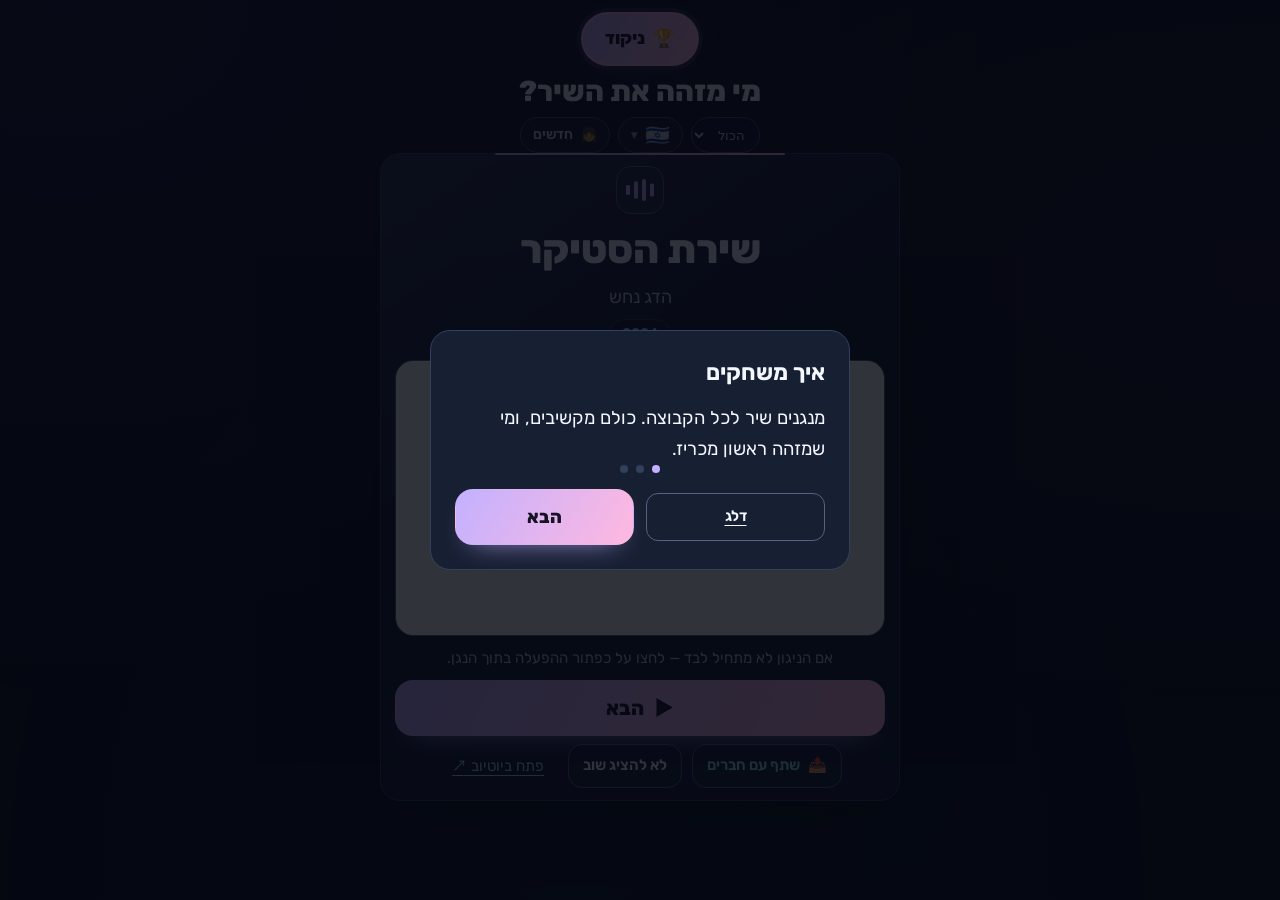
==== commit 6468f053: "Fit the game to the screen height by category, no zoom Adds an inline script that marks the screen a" ====
--- a/index.html
+++ b/index.html
@@ -3,6 +3,12 @@
 <head>
   <meta charset="utf-8" />
   <meta name="viewport" content="width=device-width, initial-scale=1" />
+  <script>
+    (function () {
+      var h = window.innerHeight;
+      document.documentElement.className += h <= 800 ? " screen-short" : h <= 900 ? " screen-regular" : " screen-tall";
+    })();
+  </script>
   <title>זיהוי שירים אקראי</title>
   <meta name="description" content="כלי משחק קבוצתי: שיר רנדומלי, אומן ושנה, מנוגן ישירות מהעמוד." />
   <meta property="og:type" content="website" />
--- a/style.css
+++ b/style.css
@@ -1003,6 +1003,75 @@
   }
 }
 
+/* Screen category (set by the inline script in index.html from the viewport height, before first paint).
+   Tightens spacing so the whole game fits without vertical scrolling. */
+.screen-short .sleeve,
+.screen-regular .sleeve {
+  gap: 10px;
+  padding: 12px 14px;
+}
+
+.screen-short,
+.screen-regular,
+.screen-tall {
+  --screen-pad-block: 12px;
+}
+
+body {
+  padding-block-start: max(var(--screen-pad-block, 20px), env(safe-area-inset-top));
+  padding-block-end: max(var(--screen-pad-block, 40px), env(safe-area-inset-bottom));
+}
+
+footer.meta {
+  padding: 8px 12px;
+  font-size: 0.8rem;
+}
+
+.screen-short .masthead,
+.screen-regular .masthead {
+  gap: 8px;
+}
+
+.screen-short .kicker,
+.screen-regular .kicker {
+  display: none;
+}
+
+.screen-short .masthead h1,
+.screen-regular .masthead h1 {
+  font-size: 1.8rem;
+}
+
+.screen-short .masthead-settings,
+.screen-regular .masthead-settings {
+  margin-block-start: 0;
+}
+
+.screen-short .now-row,
+.screen-regular .now-row {
+  gap: 10px;
+}
+
+.screen-short .controls,
+.screen-regular .controls {
+  gap: 8px;
+}
+
+.screen-tall .sleeve {
+  gap: 14px;
+}
+
+.screen-tall .controls {
+  gap: 10px;
+}
+
+.screen-short .sleeve .video-frame,
+.screen-short .sleeve iframe,
+.screen-regular .sleeve .video-frame,
+.screen-regular .sleeve iframe {
+  max-block-size: 34vh;
+}
+
 /* Auto-fit: the game area scales down (never up) so it fits the screen height without scrolling. */
 .app-shell {
   grid-column: 1 / -1;
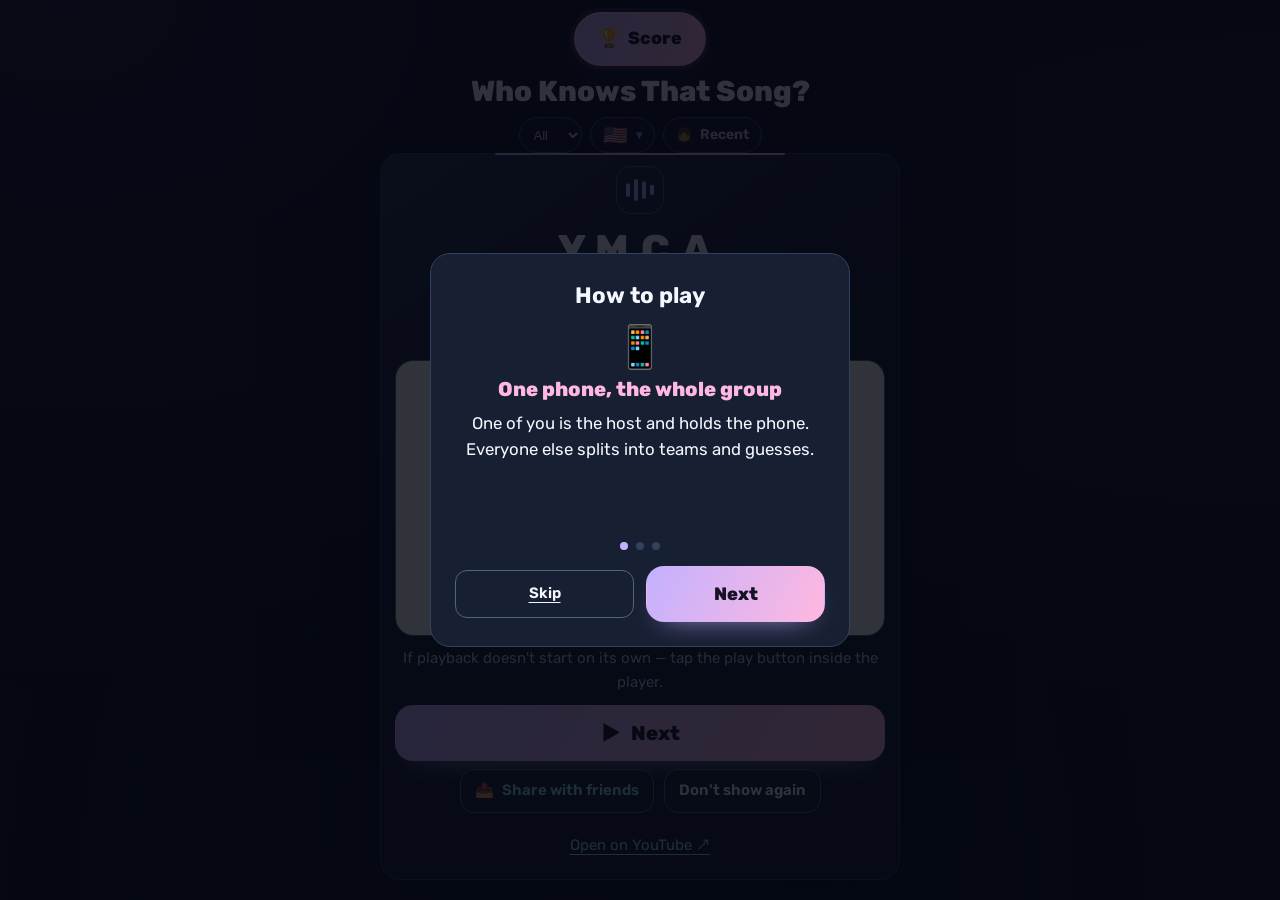
==== commit 2de6faaf: "Onboarding explains the one-host group game; language follows the device - How-to: three slides (hos" ====
--- a/index.html
+++ b/index.html
@@ -84,9 +84,21 @@
     <div class="howto-card" role="dialog" aria-modal="true" aria-labelledby="howtoTitle">
       <h2 id="howtoTitle" data-i18n="howtoTitle">איך משחקים</h2>
       <div class="howto-slides">
-        <section class="howto-slide" data-slide="0"><p data-i18n="howto1"><strong>1. מנגנים שיר לכל הקבוצה.</strong> כולם מקשיבים, ומי שמזהה ראשון מכריז.</p></section>
-        <section class="howto-slide" data-slide="1" hidden><p data-i18n="howto2"><strong>2. חושפים.</strong> לוחצים על "חשיפה" כדי לראות את השיר, האמן והשנה.</p></section>
-        <section class="howto-slide" data-slide="2" hidden><p data-i18n="howto3"><strong>3. מנקדים לקבוצות.</strong> בכפתור "ניקוד" למעלה, ואז "הבא" לשיר הבא.</p></section>
+        <section class="howto-slide" data-slide="0">
+          <div class="howto-icon" aria-hidden="true">📱</div>
+          <h3 data-i18n="howto1Title">טלפון אחד, כל החבר'ה</h3>
+          <p data-i18n="howto1">בוחרים מנחה שמחזיק את הטלפון. כל השאר מתחלקים לקבוצות ומנחשים.</p>
+        </section>
+        <section class="howto-slide" data-slide="1" hidden>
+          <div class="howto-icon" aria-hidden="true">🎧</div>
+          <h3 data-i18n="howto2Title">רק המנחה מסתכל במסך</h3>
+          <p data-i18n="howto2">לוחצים "הבא" והשיר מתחיל. שם השיר מופיע מיד על המסך, אז אסור להציץ! מי שמזהה ראשון – צועק.</p>
+        </section>
+        <section class="howto-slide" data-slide="2" hidden>
+          <div class="howto-icon" aria-hidden="true">🏆</div>
+          <h3 data-i18n="howto3Title">נקודה לקבוצה שזיהתה</h3>
+          <p data-i18n="howto3">המנחה מוסיף נקודה ב"ניקוד" ולוחץ "הבא". טיפ: חברו לרמקול כדי שכולם ישמעו טוב.</p>
+        </section>
       </div>
       <div class="howto-dots" aria-hidden="true"><span class="on"></span><span></span><span></span></div>
       <div class="howto-actions">
@@ -102,7 +114,7 @@
         <span aria-hidden="true">🏆</span> <span data-i18n="scoreBtn">ניקוד</span>
       </button>
     </div>
-    <span class="kicker"><span class="kicker-dot" aria-hidden="true"></span><span data-i18n="kicker">משחק זיהוי שירים · מסך משותף</span></span>
+    <span class="kicker"><span class="kicker-dot" aria-hidden="true"></span><span data-i18n="kicker">משחק קבוצתי למסיבות</span></span>
     <h1 data-i18n="title">מי מזהה את השיר?</h1>
     <div class="masthead-settings">
       <label class="decade-filter"><span class="sr-only" data-i18n="decadeLabel">עשור</span><select id="decadeSelect" aria-label="עשור"><option value="all" data-i18n="decadeAll">הכול</option><option value="1980">80s</option><option value="1990">90s</option><option value="2000">00s</option><option value="2010">10s</option><option value="2020">20s</option></select></label>
--- a/style.css
+++ b/style.css
@@ -1085,12 +1085,55 @@
   }
 }
 
-/* Onboarding: larger, clearer steps */
+/* Onboarding: icon, short heading, one-to-three sentence body */
+.howto-slide {
+  display: grid;
+  justify-items: center;
+  gap: 8px;
+  text-align: center;
+  min-block-size: 12.5rem;
+  align-content: start;
+  margin-block-end: 16px;
+}
+
+.howto-card h2 {
+  text-align: center;
+}
+
+/* "Choose teams" stays on one line; the skip link gives up the room. */
+.howto-actions .primary-btn {
+  flex: 1 1 auto;
+  white-space: nowrap;
+}
+
+.howto-actions .link-btn {
+  flex: 0 1 auto;
+}
+
+.howto-slide[hidden] {
+  display: none;
+}
+
+.howto-icon {
+  font-size: 2.6rem;
+  line-height: 1;
+}
+
+.howto-slide h3 {
+  margin: 0;
+  font-size: 1.25rem;
+  font-weight: 800;
+  line-height: 1.3;
+  color: var(--accent-b);
+  text-wrap: balance;
+}
+
 .howto-slide p {
-  font-size: 1.15rem;
-  line-height: 1.7;
+  font-size: 1.05rem;
+  line-height: 1.6;
   margin: 0;
   color: var(--text);
+  text-wrap: pretty;
 }
 
 .howto-slide strong {
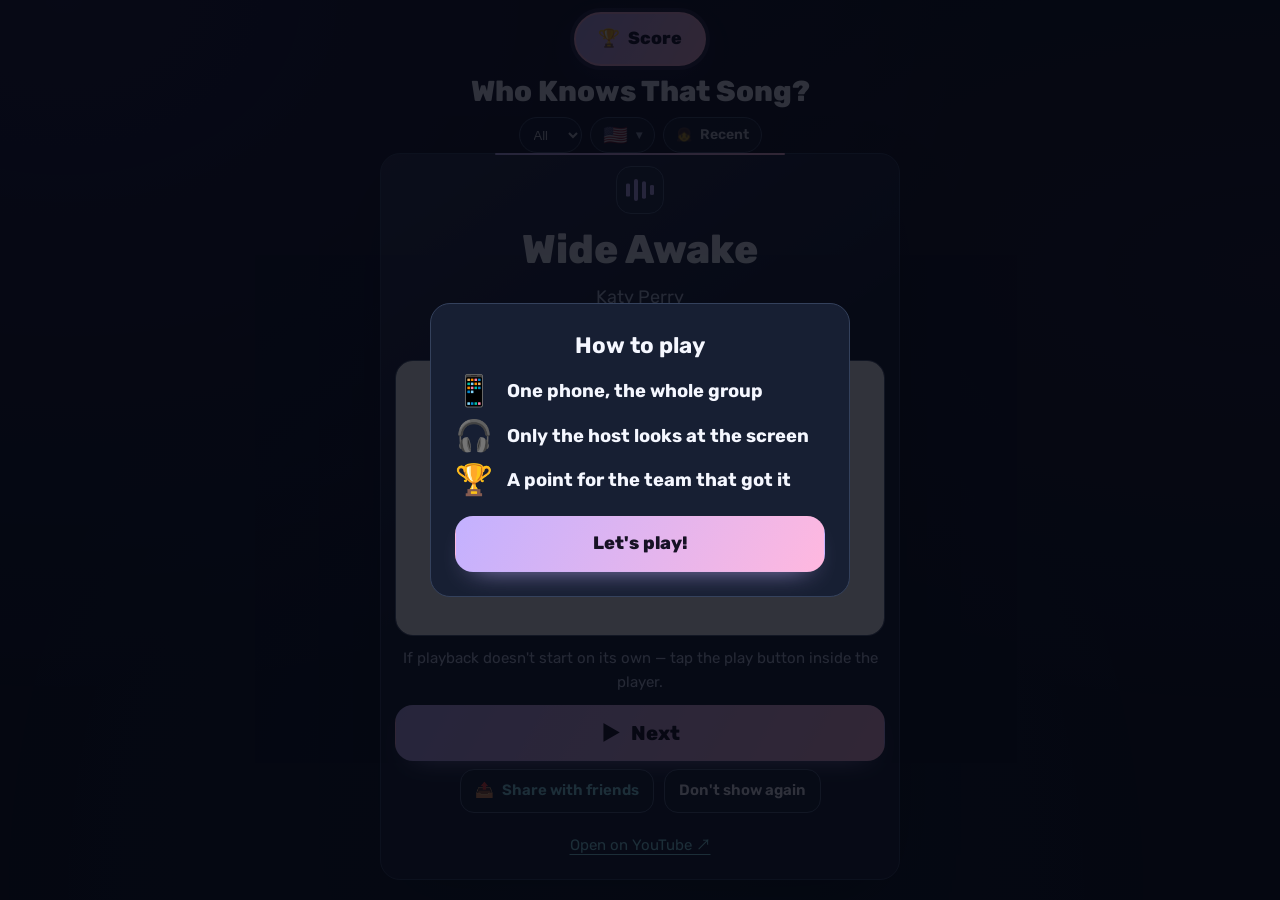
==== commit 532da835: "Onboarding fast start: one card and a Play button that starts a song; teams only via Score; GA onboa" ====
--- a/index.html
+++ b/index.html
@@ -83,27 +83,13 @@
   <div class="howto" id="howto" hidden>
     <div class="howto-card" role="dialog" aria-modal="true" aria-labelledby="howtoTitle">
       <h2 id="howtoTitle" data-i18n="howtoTitle">איך משחקים</h2>
-      <div class="howto-slides">
-        <section class="howto-slide" data-slide="0">
-          <div class="howto-icon" aria-hidden="true">📱</div>
-          <h3 data-i18n="howto1Title">טלפון אחד, כל החבר'ה</h3>
-          <p data-i18n="howto1">בוחרים מנחה שמחזיק את הטלפון. כל השאר מתחלקים לקבוצות ומנחשים.</p>
-        </section>
-        <section class="howto-slide" data-slide="1" hidden>
-          <div class="howto-icon" aria-hidden="true">🎧</div>
-          <h3 data-i18n="howto2Title">רק המנחה מסתכל במסך</h3>
-          <p data-i18n="howto2">לוחצים "הבא" והשיר מתחיל. שם השיר מופיע מיד על המסך, אז אסור להציץ! מי שמזהה ראשון – צועק.</p>
-        </section>
-        <section class="howto-slide" data-slide="2" hidden>
-          <div class="howto-icon" aria-hidden="true">🏆</div>
-          <h3 data-i18n="howto3Title">נקודה לקבוצה שזיהתה</h3>
-          <p data-i18n="howto3">המנחה מוסיף נקודה ב"ניקוד" ולוחץ "הבא". טיפ: חברו לרמקול כדי שכולם ישמעו טוב.</p>
-        </section>
-      </div>
-      <div class="howto-dots" aria-hidden="true"><span class="on"></span><span></span><span></span></div>
+      <ul class="howto-list">
+        <li><span class="howto-icon" aria-hidden="true">📱</span><span data-i18n="howto1Title">טלפון אחד, כל החבר'ה</span></li>
+        <li><span class="howto-icon" aria-hidden="true">🎧</span><span data-i18n="howto2Title">רק המנחה מסתכל במסך</span></li>
+        <li><span class="howto-icon" aria-hidden="true">🏆</span><span data-i18n="howto3Title">נקודה לקבוצה שזיהתה</span></li>
+      </ul>
       <div class="howto-actions">
-        <button type="button" class="link-btn" id="howtoSkip" data-i18n="howtoSkip">דלג</button>
-        <button type="button" class="primary-btn" id="howtoNext" data-i18n="howtoNext">הבא</button>
+        <button type="button" class="primary-btn" id="howtoPlay" data-i18n="howtoOk">יאללה, משחקים!</button>
       </div>
     </div>
   </div>
--- a/style.css
+++ b/style.css
@@ -1085,7 +1085,30 @@
   }
 }
 
-/* Onboarding: icon, short heading, one-to-three sentence body */
+/* Onboarding (spec-onboarding-fast-start): one card, three short lines, one Play button */
+.howto-list {
+  list-style: none;
+  margin: 0 0 20px;
+  padding: 0;
+  display: grid;
+  gap: 14px;
+}
+
+.howto-list li {
+  display: flex;
+  align-items: center;
+  gap: 14px;
+  font-size: 1.15rem;
+  font-weight: 700;
+  line-height: 1.35;
+  color: var(--text);
+}
+
+.howto-list .howto-icon {
+  font-size: 1.9rem;
+  flex: 0 0 auto;
+}
+
 .howto-slide {
   display: grid;
   justify-items: center;
@@ -1106,8 +1129,16 @@
   white-space: nowrap;
 }
 
+/* very narrow phones: the long final button drops to its own line instead of overflowing */
+.howto-actions {
+  flex-wrap: wrap;
+}
+
 .howto-actions .link-btn {
-  flex: 0 1 auto;
+  flex: 0 0 auto;
+  inline-size: auto;
+  padding-inline: 14px;
+  white-space: nowrap; /* German "Überspringen" broke mid-word */
 }
 
 .howto-slide[hidden] {
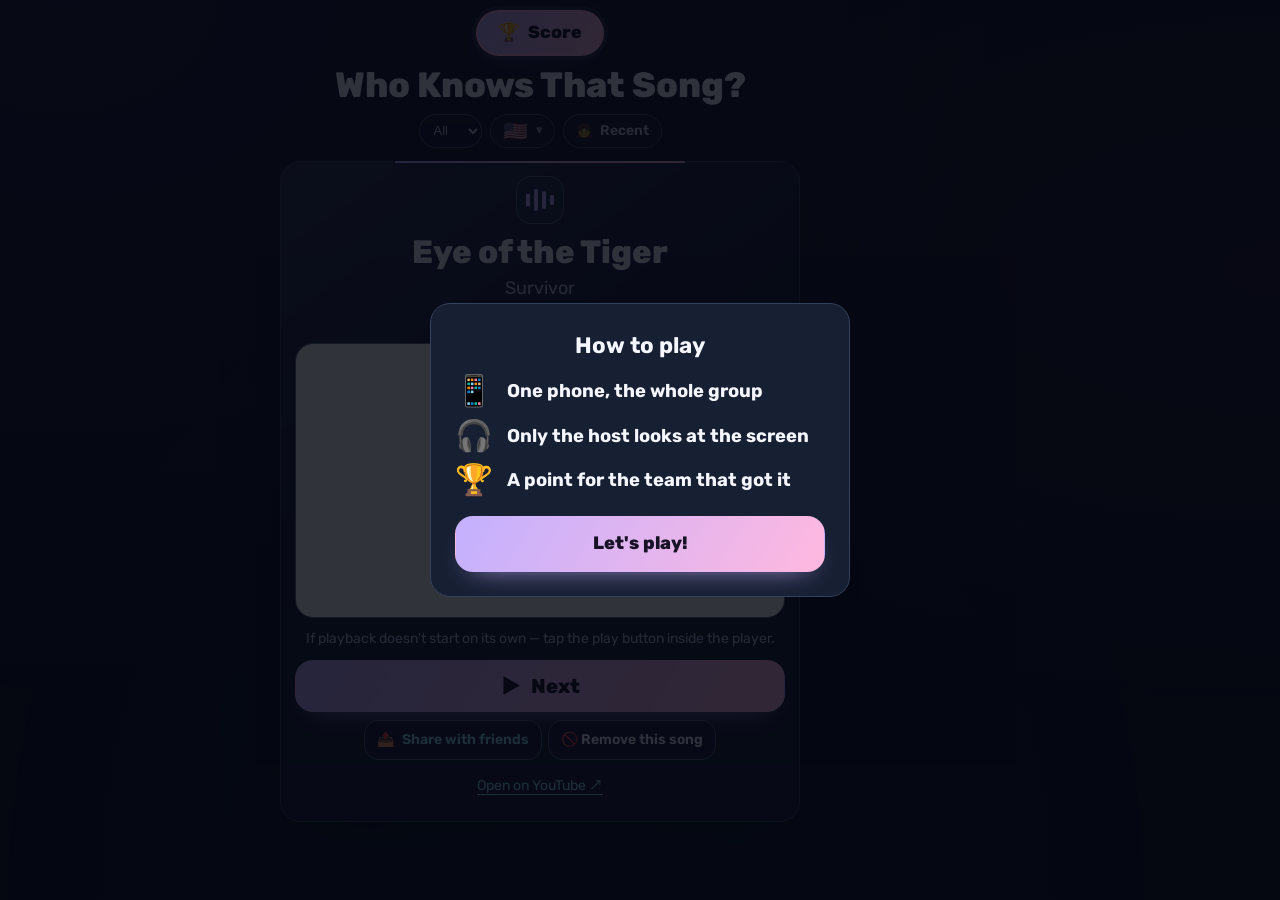
==== commit b2ee7ce8: "Screen fit: main screen and score popup fit every phone without scrolling; clear 'Remove this song' " ====
--- a/index.html
+++ b/index.html
@@ -143,7 +143,7 @@
         <button class="share-btn" id="shareBtn" type="button">
           <span aria-hidden="true">📤</span> <span data-i18n="shareBtn">שתף עם חברים</span>
         </button>
-        <button class="yt-link" id="hideSongBtn" type="button" hidden data-i18n="hideSong">לא להציג שוב</button>
+        <button class="yt-link" id="hideSongBtn" type="button" hidden data-i18n="hideSong">🚫 להוציא את השיר</button>
         <a class="yt-link" id="ytLink" href="#" target="_blank" rel="noopener" hidden data-i18n="ytLink">פתח ביוטיוב ↗</a>
       </div>
     </div>
--- a/style.css
+++ b/style.css
@@ -1212,3 +1212,299 @@
     min-block-size: 36px;
   }
 }
+
+/* ===== spec-main-screen-fit: the game and the score popup always fit the screen ===== */
+body {
+  display: flex;
+  flex-direction: column;
+  gap: 8px;
+  block-size: 100vh;
+  block-size: 100dvh;
+  min-block-size: 0;
+  padding-block-start: max(10px, env(safe-area-inset-top));
+  padding-block-end: max(10px, env(safe-area-inset-bottom));
+}
+
+.app-shell {
+  display: flex;
+  flex-direction: column;
+  gap: clamp(6px, 1.4vh, 14px);
+  flex: 1 1 auto;
+  min-block-size: 0;
+  inline-size: 100%;
+}
+
+.masthead,
+.screen-short .masthead,
+.screen-regular .masthead {
+  flex: 0 0 auto;
+  gap: clamp(4px, 1vh, 10px);
+}
+
+.score-fab {
+  min-block-size: 44px;
+  padding: 8px 20px;
+}
+
+.masthead h1,
+.screen-short .masthead h1,
+.screen-regular .masthead h1 {
+  font-size: clamp(1.35rem, 4vh, 2.2rem);
+  line-height: 1.15;
+}
+
+.masthead-settings .lang-btn,
+.masthead-settings .new-btn,
+.decade-filter select {
+  min-block-size: 34px;
+}
+
+.sleeve,
+.screen-short .sleeve,
+.screen-regular .sleeve,
+.screen-tall .sleeve {
+  flex: 1 1 auto;
+  min-block-size: 0;
+  gap: clamp(6px, 1.3vh, 14px);
+  padding: clamp(10px, 1.6vh, 20px) 14px;
+}
+
+.now-row,
+.screen-short .now-row,
+.screen-regular .now-row {
+  flex: 0 0 auto;
+  gap: clamp(4px, 1vh, 12px);
+}
+
+.track-info,
+.reveal-state {
+  gap: 4px;
+}
+
+.track-info .title {
+  font-size: clamp(1.3rem, 3.6vh, 2.3rem);
+  line-height: 1.2;
+  display: -webkit-box;
+  -webkit-box-orient: vertical;
+  -webkit-line-clamp: 2;
+  line-clamp: 2;
+  overflow: hidden;
+  overflow-wrap: break-word;
+}
+
+.track-info .artist {
+  font-size: clamp(0.95rem, 2.1vh, 1.125rem);
+  line-height: 1.35;
+  white-space: nowrap;
+  overflow: hidden;
+  text-overflow: ellipsis;
+}
+
+.track-info .year {
+  padding: 1px 10px;
+}
+
+/* The video takes whatever height is left (CAP-1). */
+.video-frame,
+.sleeve .video-frame,
+.screen-short .sleeve .video-frame,
+.screen-regular .sleeve .video-frame {
+  flex: 0 1 auto;
+  aspect-ratio: 16 / 9;
+  min-block-size: 100px;
+  max-block-size: none;
+}
+
+.sleeve iframe,
+.screen-short .sleeve iframe,
+.screen-regular .sleeve iframe {
+  max-block-size: none;
+}
+
+.hint {
+  flex: 0 0 auto;
+  font-size: 0.875rem;
+  line-height: 1.35;
+}
+
+.controls,
+.screen-short .controls,
+.screen-regular .controls,
+.screen-tall .controls {
+  flex: 0 0 auto;
+  gap: 8px;
+}
+
+.shuffle-btn {
+  min-block-size: 52px;
+}
+
+.secondary-actions {
+  gap: 6px;
+}
+
+.share-btn,
+.yt-link {
+  min-block-size: 40px;
+  padding: 6px 12px;
+  font-size: 0.875rem;
+}
+
+@media (max-height: 760px) {
+  .visualizer {
+    display: none;
+  }
+}
+
+@media (max-height: 700px) {
+  .hint {
+    display: none;
+  }
+}
+
+/* Score popup: one line per team, actions in one row (CAP-4). */
+.score-row,
+.score-row:nth-child(n) {
+  grid-template-columns: minmax(0, 1fr) auto;
+  align-items: center;
+  gap: 8px;
+  padding: 6px 8px;
+  border-radius: 14px;
+}
+
+.score-row .team-name-input {
+  min-block-size: 38px;
+  padding: 6px 10px;
+  font-size: 0.95rem;
+}
+
+.score-controls {
+  gap: 6px;
+}
+
+.score-controls .score-btn {
+  inline-size: 38px;
+  block-size: 38px;
+  font-size: 1.2rem;
+}
+
+.score-value {
+  font-size: 1.35rem;
+  min-inline-size: 2.2ch;
+}
+
+.score-rows,
+.scoreboard {
+  gap: 8px;
+}
+
+.modal-header {
+  margin-block-end: 10px;
+}
+
+.modal-header h2 {
+  font-size: 1.3rem;
+}
+
+.scoreboard-actions {
+  grid-template-columns: repeat(3, minmax(0, 1fr));
+  gap: 6px;
+}
+
+.scoreboard-actions .link-btn,
+.scoreboard-actions .danger-btn {
+  min-block-size: 40px;
+  padding: 4px 6px;
+  font-size: 0.875rem;
+  line-height: 1.2;
+}
+
+/* Many teams: tighter rows so 12 still fit a 640 px screen. */
+.score-rows:has(> :nth-child(7)) {
+  gap: 4px;
+}
+
+.score-rows:has(> :nth-child(7)) .score-row {
+  padding: 3px 6px;
+}
+
+.score-rows:has(> :nth-child(7)) .team-name-input,
+.score-rows:has(> :nth-child(7)) .score-btn {
+  min-block-size: 34px;
+  block-size: 34px;
+}
+
+.score-rows:has(> :nth-child(7)) .score-btn {
+  inline-size: 34px;
+}
+
+/* 9+ teams: smallest rows (still ≥ 32 px touch targets). */
+.score-rows:has(> :nth-child(9)) {
+  gap: 3px;
+}
+
+.score-rows:has(> :nth-child(9)) .score-row {
+  padding: 1px 6px;
+  border-radius: 10px;
+}
+
+.score-rows:has(> :nth-child(9)) .team-name-input,
+.score-rows:has(> :nth-child(9)) .score-btn {
+  min-block-size: 32px;
+  block-size: 32px;
+}
+
+.score-rows:has(> :nth-child(9)) .score-btn {
+  inline-size: 32px;
+}
+
+.score-rows:has(> :nth-child(9)) .score-value {
+  font-size: 1.15rem;
+}
+
+.modal:has(.score-rows > :nth-child(9)) {
+  padding: 10px;
+}
+
+.modal:has(.score-rows > :nth-child(9)) .modal-header {
+  margin-block-end: 6px;
+}
+
+.modal:has(.score-rows > :nth-child(9)) .modal-close {
+  inline-size: 38px;
+  block-size: 38px;
+}
+
+.modal:has(.score-rows > :nth-child(9)) .scoreboard-actions .link-btn,
+.modal:has(.score-rows > :nth-child(9)) .scoreboard-actions .danger-btn {
+  min-block-size: 36px;
+  font-size: 0.8125rem;
+}
+
+/* Long words in the three score actions (German "zurücksetzen") must not break mid-word. */
+.scoreboard-actions .link-btn,
+.scoreboard-actions .danger-btn {
+  padding-inline: 3px;
+  font-size: 0.78rem;
+  overflow-wrap: break-word;
+  word-break: normal;
+}
+
+/* Score popup title stays on one line (Spanish "Puntuación por equipos" wrapped with 12 teams). */
+#scoreModalTitle {
+  white-space: nowrap;
+  overflow: hidden;
+  text-overflow: ellipsis;
+}
+
+.modal:has(.score-rows > :nth-child(9)) #scoreModalTitle {
+  font-size: 1.15rem;
+}
+
+/* Tall phones: the card ends after its content instead of stretching with an empty bottom. */
+.sleeve,
+.screen-short .sleeve,
+.screen-regular .sleeve,
+.screen-tall .sleeve {
+  flex: 0 1 auto;
+}
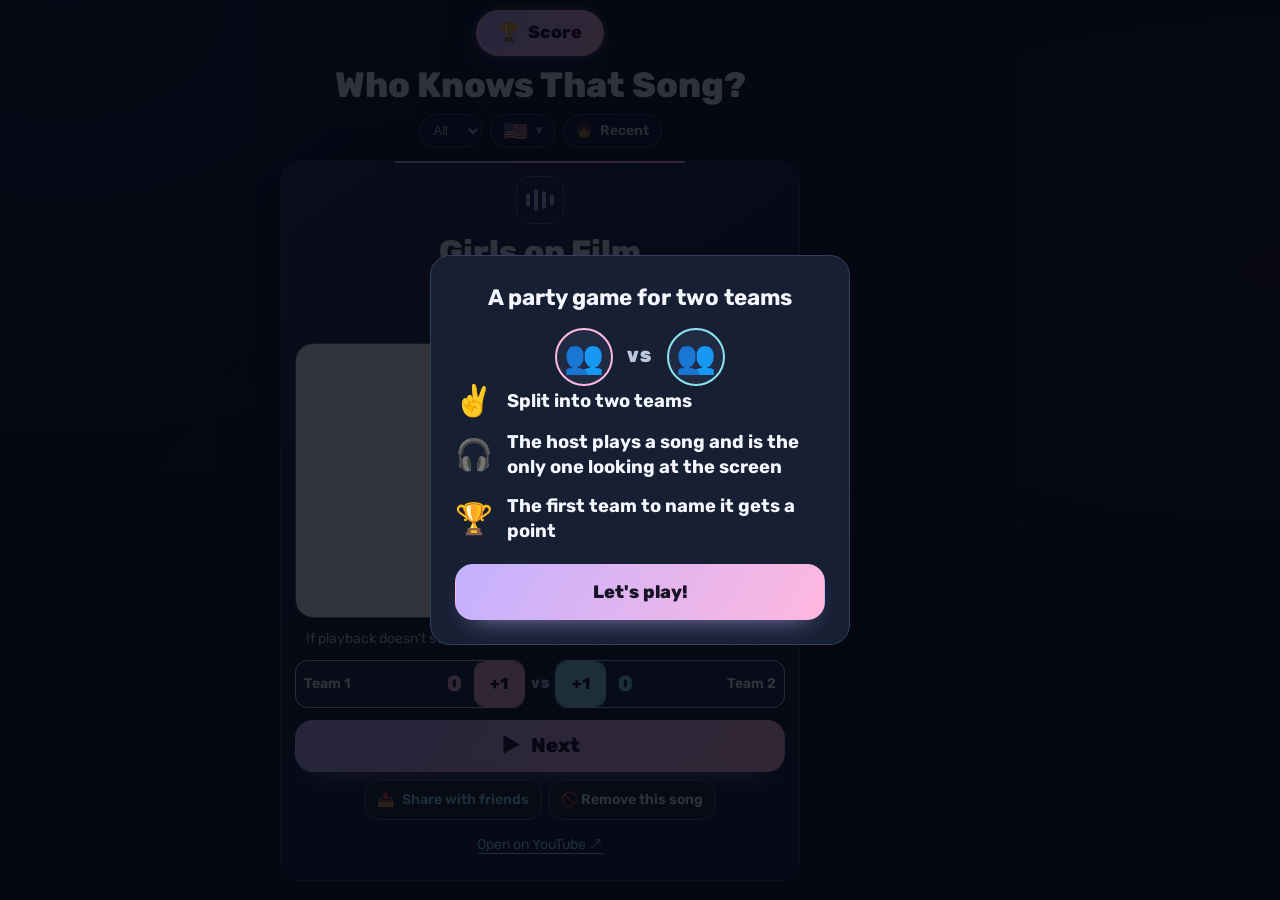
==== commit f6f59561: "Two-team clarity: team bar with +1 on the main screen, onboarding and kicker say 'two teams' (15 lan" ====
--- a/index.html
+++ b/index.html
@@ -82,11 +82,12 @@
 
   <div class="howto" id="howto" hidden>
     <div class="howto-card" role="dialog" aria-modal="true" aria-labelledby="howtoTitle">
-      <h2 id="howtoTitle" data-i18n="howtoTitle">איך משחקים</h2>
+      <h2 id="howtoTitle" data-i18n="howtoTitle">משחק מסיבה לשתי קבוצות</h2>
+      <div class="howto-teams" aria-hidden="true"><span class="howto-team howto-team--0">👥</span><span class="howto-vs">VS</span><span class="howto-team howto-team--1">👥</span></div>
       <ul class="howto-list">
-        <li><span class="howto-icon" aria-hidden="true">📱</span><span data-i18n="howto1Title">טלפון אחד, כל החבר'ה</span></li>
-        <li><span class="howto-icon" aria-hidden="true">🎧</span><span data-i18n="howto2Title">רק המנחה מסתכל במסך</span></li>
-        <li><span class="howto-icon" aria-hidden="true">🏆</span><span data-i18n="howto3Title">נקודה לקבוצה שזיהתה</span></li>
+        <li><span class="howto-icon" aria-hidden="true">✌️</span><span data-i18n="howto1Title">מתחלקים לשתי קבוצות</span></li>
+        <li><span class="howto-icon" aria-hidden="true">🎧</span><span data-i18n="howto2Title">המנחה מנגן שיר, ורק המנחה רואה את המסך</span></li>
+        <li><span class="howto-icon" aria-hidden="true">🏆</span><span data-i18n="howto3Title">הקבוצה שמזהה ראשונה מקבלת נקודה</span></li>
       </ul>
       <div class="howto-actions">
         <button type="button" class="primary-btn" id="howtoPlay" data-i18n="howtoOk">יאללה, משחקים!</button>
@@ -100,7 +101,7 @@
         <span aria-hidden="true">🏆</span> <span data-i18n="scoreBtn">ניקוד</span>
       </button>
     </div>
-    <span class="kicker"><span class="kicker-dot" aria-hidden="true"></span><span data-i18n="kicker">משחק קבוצתי למסיבות</span></span>
+    <span class="kicker"><span class="kicker-dot" aria-hidden="true"></span><span data-i18n="kicker">משחק חברתי לשתי קבוצות</span></span>
     <h1 data-i18n="title">מי מזהה את השיר?</h1>
     <div class="masthead-settings">
       <label class="decade-filter"><span class="sr-only" data-i18n="decadeLabel">עשור</span><select id="decadeSelect" aria-label="עשור"><option value="all" data-i18n="decadeAll">הכול</option><option value="1980">80s</option><option value="1990">90s</option><option value="2000">00s</option><option value="2010">10s</option><option value="2020">20s</option></select></label>
@@ -135,6 +136,8 @@
     <div class="video-frame" id="videoFrame"></div>
     <p class="hint" data-i18n="hint">אם הניגון לא מתחיל לבד — לחצו על כפתור ההפעלה בתוך הנגן.</p>
 
+    <div class="team-bar team-bar--2" id="teamBar"></div>
+
     <div class="controls">
       <button class="shuffle-btn" id="primaryBtn" type="button">
         <span class="primary-icon" id="primaryIcon" aria-hidden="true">🎭</span> <span id="primaryLabel" data-i18n="nextBtn">הבא</span>
--- a/style.css
+++ b/style.css
@@ -1508,3 +1508,151 @@
 .screen-tall .sleeve {
   flex: 0 1 auto;
 }
+
+/* ===== spec-two-team-clarity: team bar on the main screen + "two teams" onboarding ===== */
+.team-bar {
+  flex: 0 0 auto;
+  display: flex;
+  align-items: stretch;
+  gap: 6px;
+  inline-size: 100%;
+  min-inline-size: 0;
+}
+
+.team-chip {
+  flex: 1 1 0;
+  min-inline-size: 0;
+  display: flex;
+  align-items: stretch;
+  gap: 4px;
+  border: 1.5px solid var(--team-color, var(--border));
+  border-radius: var(--radius-small);
+  background: var(--surface-raised);
+  overflow: hidden;
+}
+
+.team-chip--0 { --team-color: var(--accent-b); }
+.team-chip--1 { --team-color: var(--accent-c); }
+.team-chip--2 { --team-color: var(--accent-a); }
+.team-bar--2 .team-chip--1 { flex-direction: row-reverse; }
+
+.team-chip-info {
+  flex: 1 1 auto;
+  min-inline-size: 0;
+  display: flex;
+  align-items: center;
+  justify-content: space-between;
+  gap: 6px;
+  padding: 4px 8px;
+  border: 0;
+  background: none;
+  color: var(--text);
+  font: inherit;
+  cursor: pointer;
+}
+
+.team-bar--2 .team-chip--1 .team-chip-info { flex-direction: row-reverse; }
+
+.team-chip-name {
+  min-inline-size: 0;
+  overflow: hidden;
+  text-overflow: ellipsis;
+  white-space: nowrap;
+  font-size: 0.875rem;
+  font-weight: 600;
+}
+
+.team-chip-score {
+  flex: 0 0 auto;
+  font-size: 1.35rem;
+  font-weight: 800;
+  line-height: 1;
+  color: var(--team-color);
+  font-variant-numeric: tabular-nums;
+}
+
+.team-chip-score.bump { animation: team-bump 360ms var(--ease); }
+@keyframes team-bump { 40% { transform: scale(1.45); } }
+
+.team-chip-plus {
+  flex: 0 0 auto;
+  min-inline-size: 46px;
+  min-block-size: 44px;
+  border: 0;
+  background: var(--team-color);
+  color: var(--on-accent);
+  font: inherit;
+  font-size: 1rem;
+  font-weight: 800;
+  cursor: pointer;
+}
+
+.team-chip-plus:active { filter: brightness(0.9); }
+
+.team-vs {
+  flex: 0 0 auto;
+  align-self: center;
+  font-size: 0.75rem;
+  font-weight: 900;
+  letter-spacing: 0.06em;
+  color: var(--text-muted);
+}
+
+.team-bar--3 .team-chip-plus { min-inline-size: 38px; }
+.team-bar--3 .team-chip-info { padding-inline: 6px; }
+
+.team-bar-more {
+  flex: 1 1 auto;
+  min-block-size: 44px;
+  border: 1.5px solid var(--border);
+  border-radius: var(--radius-small);
+  background: var(--surface-raised);
+  color: var(--text);
+  font: inherit;
+  font-weight: 700;
+  cursor: pointer;
+}
+
+.howto-teams {
+  display: flex;
+  align-items: center;
+  justify-content: center;
+  gap: 14px;
+  font-size: 2rem;
+  line-height: 1;
+}
+
+.howto-team {
+  display: grid;
+  place-items: center;
+  inline-size: 58px;
+  block-size: 58px;
+  border-radius: 50%;
+  border: 2px solid var(--team-color);
+  background: var(--surface-raised);
+}
+
+.howto-team--0 { --team-color: var(--accent-b); }
+.howto-team--1 { --team-color: var(--accent-c); }
+
+.howto-vs {
+  font-size: 1rem;
+  font-weight: 900;
+  letter-spacing: 0.08em;
+  color: var(--text-muted);
+}
+
+/* The team bar takes ~50px: the playback hint drops out a bit earlier (spec-two-team-clarity). */
+@media (max-height: 820px) {
+  .hint { display: none; }
+}
+
+@media (max-height: 680px) {
+  .team-chip-plus { min-block-size: 38px; min-inline-size: 42px; }
+  .team-chip-score { font-size: 1.15rem; }
+  .team-bar-more { min-block-size: 38px; }
+  .video-frame,
+  .sleeve .video-frame,
+  .screen-short .sleeve .video-frame,
+  .screen-regular .sleeve .video-frame { min-block-size: 80px; }
+}
